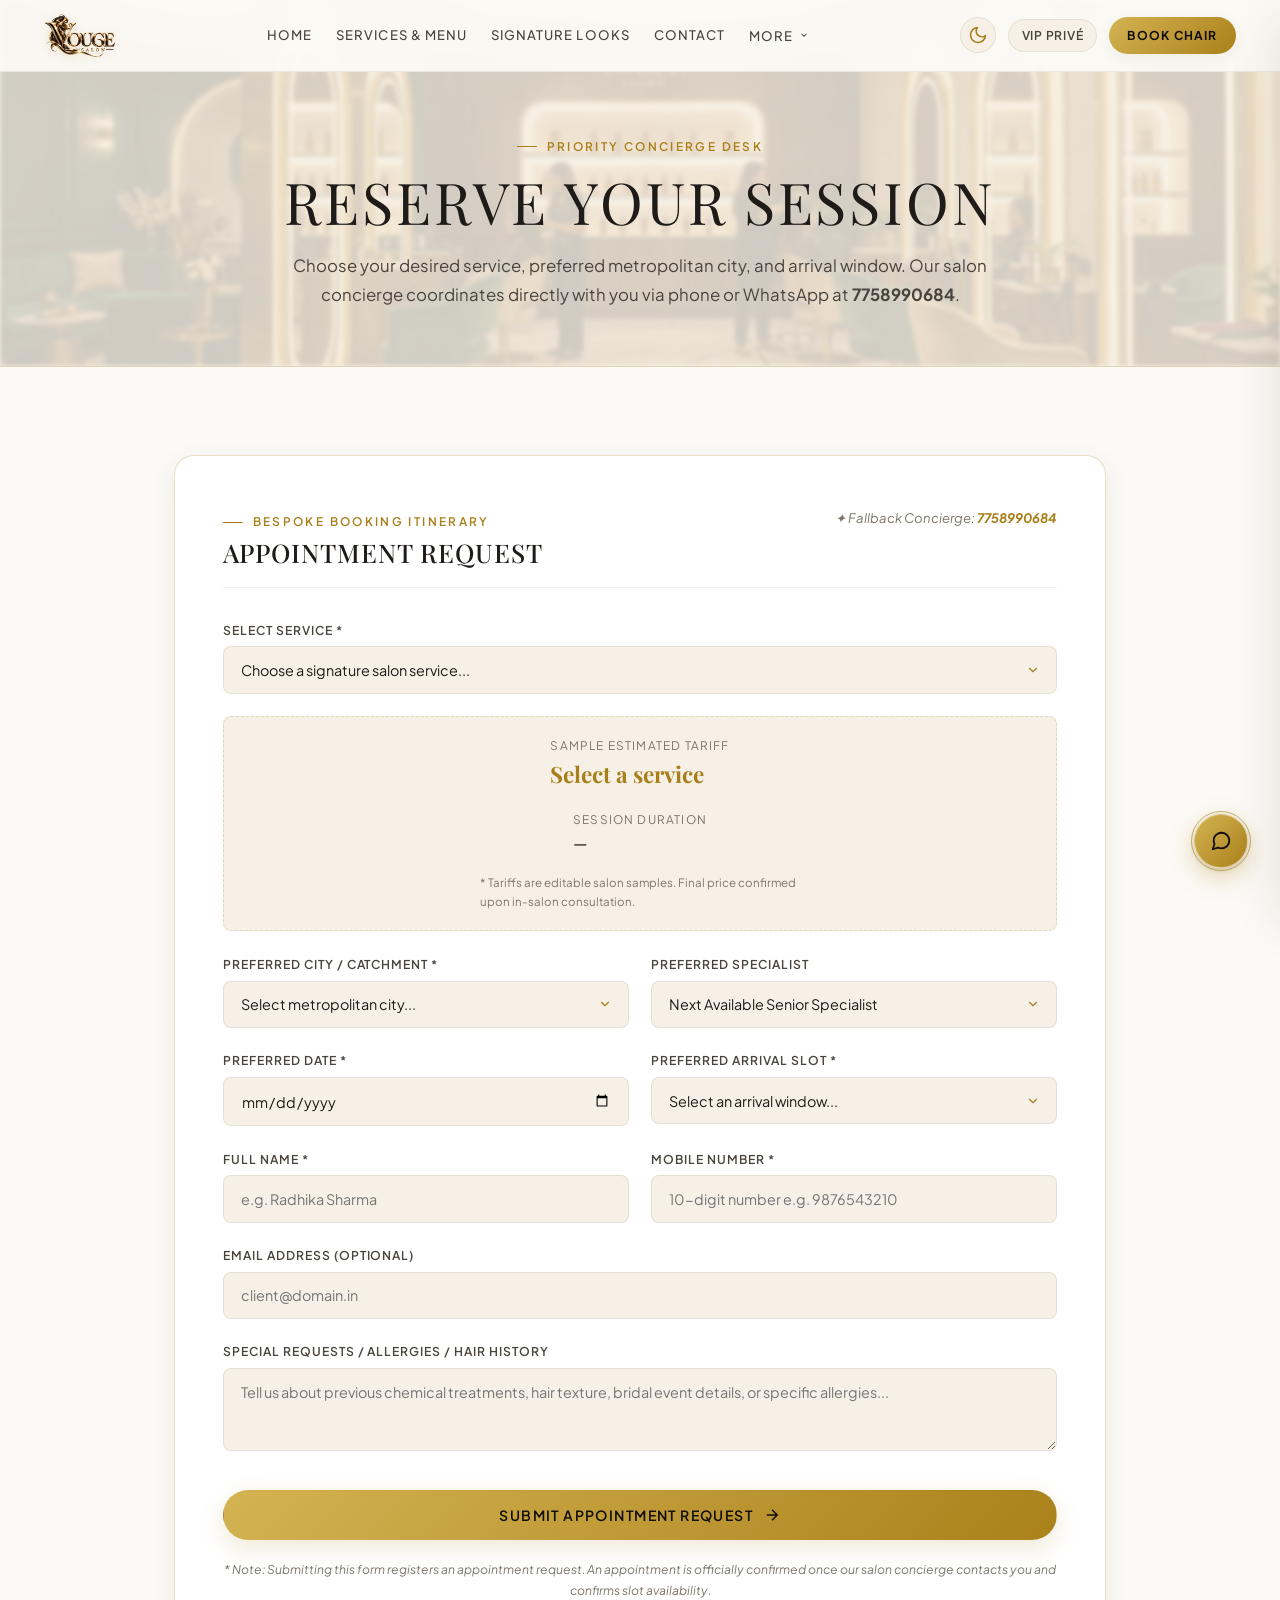
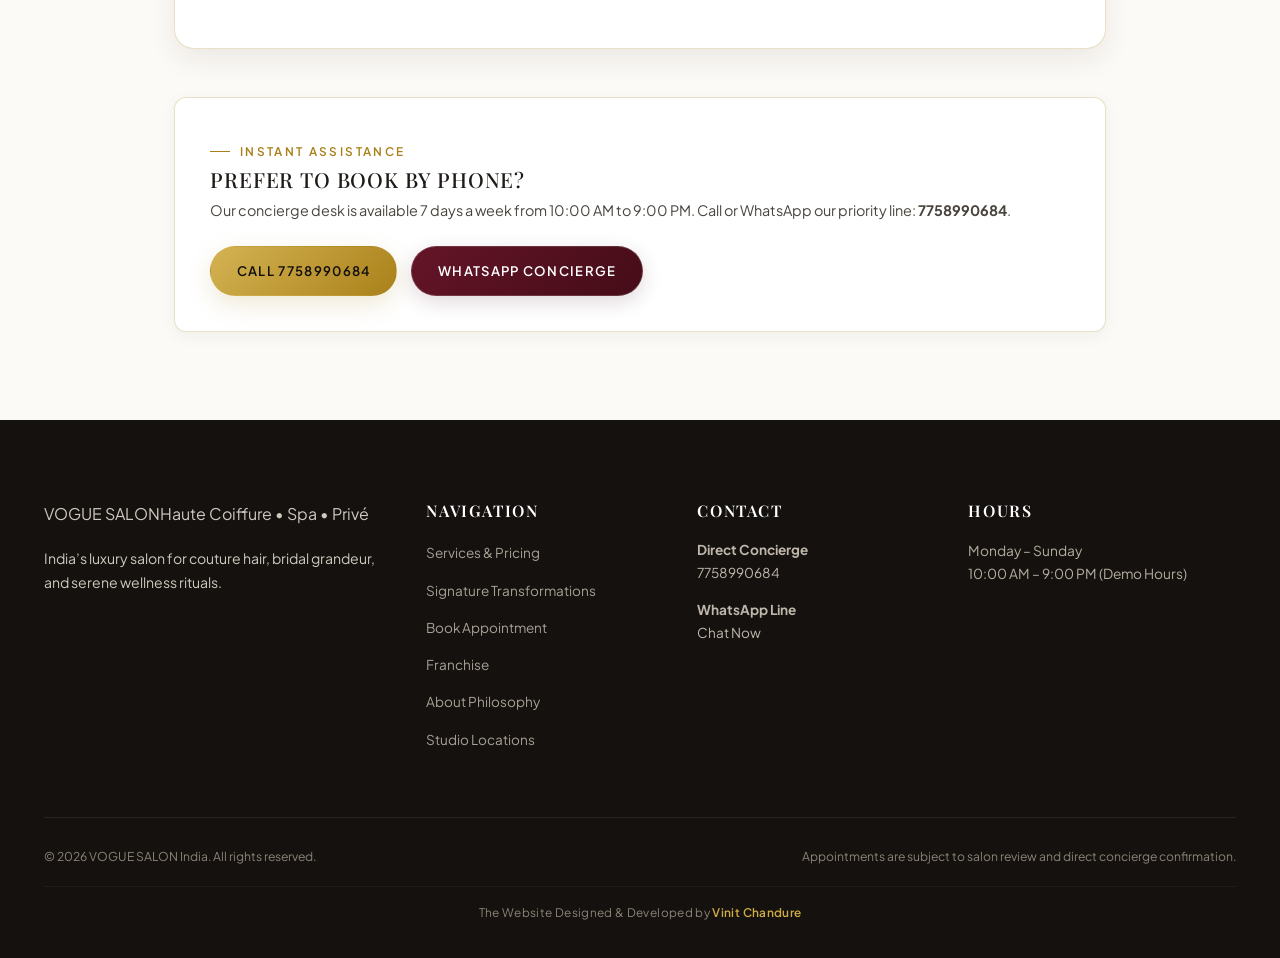
==== booking.html @ 3ab8f737 "Add files via upload" ====
<!DOCTYPE html>
<html lang="en" data-theme="light">
<head>
  <meta charset="UTF-8">
  <meta name="viewport" content="width=device-width, initial-scale=1.0">
  <title>Book an Appointment | VOGUE SALON India</title>
  <meta name="description" content="Schedule your bespoke salon appointment at VOGUE SALON India. Choose service, city, stylist, date, and time. Direct phone/WhatsApp support at 7758990684.">
  <link rel="stylesheet" href="assets/css/style.css">
  <link rel="icon" href="data:image/svg+xml,<svg xmlns='http://www.w3.org/2000/svg' viewBox='0 0 100 100'><text y='.9em' font-size='90'>✦</text></svg>">
</head>
<body>

  <!-- SITE HEADER / NAVIGATION -->
  <!-- SITE HEADER / NAVIGATION -->
  <!-- SITE HEADER / NAVIGATION -->
  <header class="site-header">
    <div class="container nav-container">
      <a href="index.html" class="site-logo" aria-label="VOGUE SALON Home">
        <img src="assets/images/logo.png" alt="VOGUE SALON" class="logo-image">
      </a>

      <nav class="nav-center" aria-label="Main Navigation">
        <ul class="nav-menu">
          <li><a href="index.html" class="nav-link">Home</a></li>
          <li><a href="services.html" class="nav-link">Services &amp; Menu</a></li>
          <li><a href="signature-looks.html" class="nav-link">Signature Looks</a></li>
          <li><a href="contact.html" class="nav-link">Contact</a></li>
          <li class="nav-item-dropdown">
            <button class="nav-link nav-dropdown-btn" aria-expanded="false" aria-haspopup="true">
              <span>More</span>
              <svg class="dropdown-chevron" width="10" height="10" viewBox="0 0 24 24" fill="none" stroke="currentColor" stroke-width="2.5"><polyline points="6 9 12 15 18 9"></polyline></svg>
            </button>
            <ul class="nav-dropdown-menu">
              <li><a href="about.html" class="nav-dropdown-link">About Atelier</a></li>
              <li><a href="franchise.html" class="nav-dropdown-link">Franchise &amp; Expansion</a></li>
            </ul>
          </li>
        </ul>
      </nav>

      <div class="nav-actions">
        <button id="themeToggleBtn" class="theme-toggle-btn" aria-label="Toggle Light/Dark Theme" title="Toggle Light/Dark Theme"></button>
        <button class="auth-nav-btn" data-auth-open aria-label="VIP Sign In">VIP Privé</button>
        <a href="booking.html" class="btn-book-nav">Book Chair</a>
        <button class="mobile-nav-toggle" aria-label="Toggle navigation menu" aria-expanded="false">
          <span></span><span></span><span></span>
        </button>
      </div>
    </div>
  </header>

  <!-- Mobile Off-Canvas Drawer -->
  <div class="mobile-drawer-overlay" id="mobileDrawerOverlay"></div>
  <aside class="mobile-drawer" id="mobileDrawer" aria-label="Mobile Navigation Menu">
    <div class="mobile-drawer-top">
      <a href="index.html" class="mobile-drawer-brand">
        <img src="assets/images/logo.png" alt="VOGUE SALON" style="height: 42px; width: auto;">
      </a>
      <button class="mobile-drawer-close" id="mobileDrawerClose" aria-label="Close navigation menu">&times;</button>
    </div>
    <ul class="mobile-drawer-links">
      <li><a href="index.html" class="mobile-nav-link">Home</a></li>
      <li><a href="services.html" class="mobile-nav-link">Services &amp; Menu</a></li>
      <li><a href="signature-looks.html" class="mobile-nav-link">Signature Looks</a></li>
      <li><a href="booking.html" class="mobile-nav-link active">Book Appointment</a></li>
      <li><a href="franchise.html" class="mobile-nav-link">Franchise Opportunities</a></li>
      <li><a href="about.html" class="mobile-nav-link">About Atelier</a></li>
      <li><a href="contact.html" class="mobile-nav-link">Contact &amp; Locations</a></li>
    </ul>
    <div class="mobile-drawer-footer">
      <a href="booking.html" class="btn btn-primary" style="width: 100%; text-align: center;">Book Chair</a>
      <a href="https://wa.me/917758990684?text=Hello%20VOGUE%20SALON,%20I%20would%20like%20to%20inquire%20about%20a%20luxury%20appointment." target="_blank" rel="noopener noreferrer" class="btn btn-plum" style="width: 100%; text-align: center; margin-top: 0.6rem;">WhatsApp: 7758990684</a>
    </div>
  </aside>

  <main id="main-content">
    <!-- PAGE HEADER -->
    <section style="position: relative; padding: calc(var(--nav-height) + 3.5rem) 0 3.5rem; background: var(--bg-secondary); overflow: hidden; border-bottom: 1px solid var(--border-light);">
      <div style="position: absolute; inset: 0; opacity: 0.15; z-index: 1;">
        <img src="assets/images/salon-interior.jpg" alt="VOGUE SALON Interior Concierge" style="width: 100%; height: 100%; object-fit: cover; filter: blur(2px);">
      </div>

      <div class="container" style="position: relative; z-index: 3; text-align: center; max-width: 780px;">
        <span class="editorial-tag">Priority Concierge Desk</span>
        <h1 class="editorial-title" style="font-size: clamp(2.4rem, 4.5vw, 3.6rem); margin-bottom: 1rem;">
          RESERVE YOUR SESSION
        </h1>
        <p style="color: var(--text-secondary); font-size: 1.05rem; line-height: 1.7;">
          Choose your desired service, preferred metropolitan city, and arrival window. Our salon concierge coordinates directly with you via phone or WhatsApp at <strong>7758990684</strong>.
        </p>
      </div>
    </section>

    <!-- BOOKING APPOINTMENT FORM SECTION -->
    <section class="section">
      <div class="container" style="max-width: 980px;">
        <div class="form-card">
          <div style="display: flex; justify-content: space-between; align-items: baseline; flex-wrap: wrap; gap: 1rem; margin-bottom: 2rem; border-bottom: 1px solid var(--border-subtle); padding-bottom: 1.2rem;">
            <div>
              <span class="editorial-tag" style="margin-bottom: 0.3rem;">Bespoke Booking Itinerary</span>
              <h2 style="font-size: 1.6rem;">APPOINTMENT REQUEST</h2>
            </div>
            <div style="font-size: 0.82rem; color: var(--text-muted); font-style: italic;">
              ✦ Fallback Concierge: <a href="tel:7758990684" style="color: var(--gold-primary); font-weight: 700;">7758990684</a>
            </div>
          </div>

          <form id="appointmentBookingForm">
            <div class="form-grid">

              <!-- Service Category Selection -->
              <div class="form-group full-width">
                <label for="bookingService" class="form-label">Select Service *</label>
                <select id="bookingService" class="form-control" required>
                  <option value="" disabled selected>Choose a signature salon service...</option>
                  <optgroup label="Haircuts &amp; Styling">
                    <option value="Haute Layered Wolf Cut" data-price="₹1,600" data-duration="55 min">Haute Layered Wolf Cut — ₹1,600 · 55 min</option>
                    <option value="Precision Butterfly Cut" data-price="₹1,400" data-duration="50 min">Precision Butterfly Cut — ₹1,400 · 50 min</option>
                    <option value="Women’s Atelier Haircut" data-price="₹1,200" data-duration="45 min">Women’s Atelier Haircut — ₹1,200 · 45 min</option>
                    <option value="Men’s Precision Haircut" data-price="₹700" data-duration="35 min">Men’s Precision Haircut — ₹700 · 35 min</option>
                    <option value="Wash &amp; Blow-Dry" data-price="₹900" data-duration="40 min">Wash &amp; Blow-Dry — ₹900 · 40 min</option>
                  </optgroup>
                  <optgroup label="Hair Colour">
                    <option value="Balayage" data-price="from ₹7,500" data-duration="180 min">Balayage — from ₹7,500 · 180 min</option>
                    <option value="Global Colour" data-price="from ₹4,500" data-duration="150 min">Global Colour — from ₹4,500 · 150 min</option>
                    <option value="Root Touch-Up" data-price="from ₹2,200" data-duration="90 min">Root Touch-Up — from ₹2,200 · 90 min</option>
                    <option value="Fashion Colour" data-price="from ₹5,500" data-duration="180 min">Fashion Colour — from ₹5,500 · 180 min</option>
                  </optgroup>
                  <optgroup label="Hair Treatments">
                    <option value="Nourishing Hair Spa" data-price="₹1,800" data-duration="60 min">Nourishing Hair Spa — ₹1,800 · 60 min</option>
                    <option value="Bond Repair Treatment" data-price="from ₹3,000" data-duration="90 min">Bond Repair Treatment — from ₹3,000 · 90 min</option>
                    <option value="Scalp Detox" data-price="₹1,500" data-duration="45 min">Scalp Detox — ₹1,500 · 45 min</option>
                  </optgroup>
                  <optgroup label="Skin &amp; Makeup">
                    <option value="Signature Facial" data-price="from ₹2,500" data-duration="75 min">Signature Facial — from ₹2,500 · 75 min</option>
                    <option value="Cleanup" data-price="₹1,200" data-duration="40 min">Cleanup — ₹1,200 · 40 min</option>
                    <option value="Party Makeup" data-price="from ₹4,500" data-duration="90 min">Party Makeup — from ₹4,500 · 90 min</option>
                    <option value="Bridal Makeup" data-price="from ₹18,000" data-duration="180 min">Bridal Makeup — from ₹18,000 · 180 min</option>
                  </optgroup>
                  <optgroup label="Spa &amp; Body">
                    <option value="Relaxing Massage" data-price="from ₹2,500" data-duration="60 min">Relaxing Massage — from ₹2,500 · 60 min</option>
                    <option value="Head Massage" data-price="₹900" data-duration="30 min">Head Massage — ₹900 · 30 min</option>
                    <option value="Body Polish" data-price="from ₹3,000" data-duration="75 min">Body Polish — from ₹3,000 · 75 min</option>
                  </optgroup>
                  <optgroup label="Nails">
                    <option value="Manicure" data-price="₹1,000" data-duration="45 min">Manicure — ₹1,000 · 45 min</option>
                    <option value="Pedicure" data-price="₹1,400" data-duration="60 min">Pedicure — ₹1,400 · 60 min</option>
                    <option value="Gel Extensions" data-price="from ₹2,800" data-duration="90 min">Gel Extensions — from ₹2,800 · 90 min</option>
                  </optgroup>
                  <optgroup label="Men's Grooming">
                    <option value="Beard Design" data-price="₹500" data-duration="25 min">Beard Design — ₹500 · 25 min</option>
                    <option value="Men's Hair Colour" data-price="from ₹2,000" data-duration="90 min">Men’s Hair Colour — from ₹2,000 · 90 min</option>
                    <option value="Grooming Facial" data-price="from ₹1,800" data-duration="60 min">Grooming Facial — from ₹1,800 · 60 min</option>
                  </optgroup>
                </select>
              </div>

              <!-- Estimated Price & Duration Live Indicator -->
              <div class="form-group full-width" style="background: var(--bg-secondary); padding: 1.2rem; border-radius: var(--radius-sm); border: 1px dashed var(--border-light); display: flex; justify-content: space-between; align-items: center; flex-wrap: wrap; gap: 1rem;">
                <div>
                  <span style="font-size: 0.74rem; text-transform: uppercase; letter-spacing: 0.1em; color: var(--text-muted); display: block;">Sample Estimated Tariff</span>
                  <span id="bookingEstimatedPrice" style="font-family: var(--font-display); font-size: 1.4rem; color: var(--gold-primary); font-weight: 700;">Select a service</span>
                </div>
                <div>
                  <span style="font-size: 0.74rem; text-transform: uppercase; letter-spacing: 0.1em; color: var(--text-muted); display: block;">Session Duration</span>
                  <span id="bookingEstimatedDuration" style="font-size: 0.95rem; font-weight: 600; color: var(--text-secondary);">—</span>
                </div>
                <div style="font-size: 0.72rem; color: var(--text-muted); max-width: 320px;">
                  * Tariffs are editable salon samples. Final price confirmed upon in-salon consultation.
                </div>
              </div>

              <!-- City Selection -->
              <div class="form-group">
                <label for="bookingCity" class="form-label">Preferred City / Catchment *</label>
                <select id="bookingCity" class="form-control" required>
                  <option value="" disabled selected>Select metropolitan city...</option>
                  <option value="Mumbai (Bandra / Juhu / South Mumbai)">Mumbai (Bandra / Juhu Catchment)</option>
                  <option value="Delhi NCR (Gurugram DLF Phase 5 / South Delhi)">Delhi NCR (Gurugram / South Delhi)</option>
                  <option value="Bengaluru (Indiranagar / Lavelle Road)">Bengaluru (Indiranagar / Central)</option>
                  <option value="Hyderabad (Jubilee Hills / Banjara Hills)">Hyderabad (Jubilee Hills)</option>
                  <option value="Pune (Koregaon Park / Kalyani Nagar)">Pune (Koregaon Park)</option>
                  <option value="Jaipur (C-Scheme / Palace Wedding Services)">Jaipur (C-Scheme / Wedding On-Site)</option>
                </select>
              </div>

              <!-- Stylist Preference -->
              <div class="form-group">
                <label for="bookingStylist" class="form-label">Preferred Specialist</label>
                <select id="bookingStylist" class="form-control">
                  <option value="Next Available Senior Specialist">Next Available Senior Specialist</option>
                  <option value="Aarav Kapur (Master Hair Art Director)">Aarav Kapur (Master Hair Art Director)</option>
                  <option value="Meera Singhania (Lead Bridal Couturiere)">Meera Singhania (Lead Bridal Couturiere)</option>
                  <option value="Kabir Roy (Master Barber &amp; Stylist)">Kabir Roy (Master Barber &amp; Stylist)</option>
                  <option value="Ananya Das (Ayurvedic Wellness Lead)">Ananya Das (Senior Ayurvedic Wellness Lead)</option>
                </select>
              </div>

              <!-- Preferred Date -->
              <div class="form-group">
                <label for="bookingDate" class="form-label">Preferred Date *</label>
                <input type="date" id="bookingDate" class="form-control" required>
              </div>

              <!-- Preferred Time Slot -->
              <div class="form-group">
                <label for="bookingTime" class="form-label">Preferred Arrival Slot *</label>
                <select id="bookingTime" class="form-control" required>
                  <option value="" disabled selected>Select an arrival window...</option>
                  <option value="10:00 AM - Morning Slot">10:00 AM (Morning Slot)</option>
                  <option value="11:30 AM - Morning Slot">11:30 AM (Morning Slot)</option>
                  <option value="01:00 PM - Afternoon Slot">01:00 PM (Afternoon Slot)</option>
                  <option value="02:30 PM - Afternoon Slot">02:30 PM (Afternoon Slot)</option>
                  <option value="04:00 PM - Evening Slot">04:00 PM (Evening Slot)</option>
                  <option value="05:30 PM - Evening Slot">05:30 PM (Evening Slot)</option>
                  <option value="07:00 PM - Dusk Slot">07:00 PM (Dusk Slot)</option>
                </select>
              </div>

              <!-- Customer Full Name -->
              <div class="form-group">
                <label for="bookingName" class="form-label">Full Name *</label>
                <input type="text" id="bookingName" class="form-control" placeholder="e.g. Radhika Sharma" required>
              </div>

              <!-- Customer Phone Number -->
              <div class="form-group">
                <label for="bookingPhone" class="form-label">Mobile Number *</label>
                <input type="tel" id="bookingPhone" class="form-control" placeholder="10-digit number e.g. 9876543210" pattern="[0-9]{10}" required>
              </div>

              <!-- Customer Email -->
              <div class="form-group full-width">
                <label for="bookingEmail" class="form-label">Email Address (Optional)</label>
                <input type="email" id="bookingEmail" class="form-control" placeholder="client@domain.in">
              </div>

              <!-- Optional Notes -->
              <div class="form-group full-width">
                <label for="bookingNotes" class="form-label">Special Requests / Allergies / Hair History</label>
                <textarea id="bookingNotes" class="form-control" rows="3" placeholder="Tell us about previous chemical treatments, hair texture, bridal event details, or specific allergies..."></textarea>
              </div>

              <!-- Submit Button -->
              <div class="form-group full-width" style="margin-top: 1rem;">
                <button type="submit" class="btn btn-primary btn-lg" style="width: 100%;">
                  <span>Submit Appointment Request</span>
                  <svg width="18" height="18" viewBox="0 0 24 24" fill="none" stroke="currentColor" stroke-width="2"><path d="M5 12h14M12 5l7 7-7 7"/></svg>
                </button>
                <p style="font-size: 0.76rem; color: var(--text-muted); text-align: center; margin-top: 0.8rem; font-style: italic;">
                  * Note: Submitting this form registers an appointment request. An appointment is officially confirmed once our salon concierge contacts you and confirms slot availability.
                </p>
              </div>

            </div>
          </form>
        </div>

        <!-- Immediate Contact Alternative Card -->
        <div style="margin-top: 3rem; background: var(--bg-card); border: 1px solid var(--border-light); border-radius: var(--radius-md); padding: 2.2rem; display: flex; justify-content: space-between; align-items: center; flex-wrap: wrap; gap: 1.5rem; box-shadow: var(--shadow-sm);">
          <div>
            <span class="editorial-tag" style="margin-bottom: 0.3rem;">Instant Assistance</span>
            <h3 style="font-size: 1.3rem; margin-bottom: 0.4rem;">PREFER TO BOOK BY PHONE?</h3>
            <p style="font-size: 0.9rem; color: var(--text-secondary);">
              Our concierge desk is available 7 days a week from 10:00 AM to 9:00 PM. Call or WhatsApp our priority line: <strong>7758990684</strong>.
            </p>
          </div>
          <div style="display: flex; gap: 0.9rem; flex-wrap: wrap;">
            <a href="tel:7758990684" class="btn btn-primary">Call 7758990684</a>
            <a href="https://wa.me/917758990684?text=Hello%20VOGUE%20SALON,%20I%20would%20like%20to%20book%20an%20appointment." target="_blank" rel="noopener noreferrer" class="btn btn-plum">
              WhatsApp Concierge
            </a>
          </div>
        </div>
      </div>
    </section>
  </main>

  <!-- BOOKING SUCCESS CONFIRMATION MODAL -->
  <dialog id="bookingSuccessModal" class="custom-modal" aria-labelledby="bookingSuccessTitle">
    <div class="modal-header">
      <h3 id="bookingSuccessTitle" style="font-size: 1.3rem; color: var(--gold-primary);">
        APPOINTMENT REQUEST RECEIVED
      </h3>
      <button onclick="document.getElementById('bookingSuccessModal').close()" class="modal-close-btn" aria-label="Close dialog">&times;</button>
    </div>

    <div style="text-align: center; margin-bottom: 1.2rem;">
      <div style="width: 50px; height: 50px; border-radius: 50%; background: var(--champagne); color: var(--gold-dark); display: flex; align-items: center; justify-content: center; margin: 0 auto 0.8rem; font-size: 1.5rem; border: 1px solid var(--border-light);">
        ✓
      </div>
      <p style="font-size: 0.92rem; color: var(--text-primary); font-weight: 600;">
        Thank you. Your request is queued for confirmation.
      </p>
      <p style="font-size: 0.82rem; color: var(--text-muted); margin-top: 0.3rem;">
        An appointment is not confirmed until our concierge reviews slot availability and speaks with you.
      </p>
    </div>

    <div id="bookingModalSummary"></div>

    <div style="display: flex; flex-direction: column; gap: 0.8rem; margin-top: 1.5rem;">
      <a id="waSendBookingBtn" href="#" target="_blank" rel="noopener noreferrer" class="btn btn-primary" style="width: 100%; text-align: center;">
        <span>Confirm Instantly via WhatsApp Desk</span>
      </a>
      <a href="tel:7758990684" class="btn btn-secondary" style="width: 100%; text-align: center;">
        <span>Call Salon Desk: 7758990684</span>
      </a>
    </div>
  </dialog>

  <!-- VIP SIGN IN / CLIENT PORTAL MODAL -->
  <dialog id="authModal" class="custom-modal" aria-labelledby="authModalTitle">
    <div class="modal-header">
      <h3 id="authModalTitle" style="font-size: 1.3rem;">
        VIP PRIVÉ PORTAL
      </h3>
      <button id="closeAuthModal" class="modal-close-btn" aria-label="Close VIP Portal">&times;</button>
    </div>
    <form id="clientAuthForm">
      <div class="form-group" style="margin-bottom: 1.2rem;">
        <label for="authIdentifier" class="form-label">Phone Number or VIP Email</label>
        <input type="text" id="authIdentifier" class="form-control" placeholder="+91 98765 43210 or vip@client.in" required>
      </div>
      <div class="form-group" style="margin-bottom: 1.5rem;">
        <label for="authPin" class="form-label">4-Digit Security PIN or OTP</label>
        <input type="password" id="authPin" class="form-control" placeholder="••••" maxlength="6">
      </div>
      <button type="submit" class="btn btn-primary" style="width: 100%;">Sign In to VIP Privé</button>
      <div id="authStatusMessage"></div>
    </form>
  </dialog>

  <!-- FLOATING CONCIERGE CONTACT WIDGET -->
  <div class="floating-contact-widget" id="floatingContactWidget">
    <!-- Popover Menu -->
    <div class="floating-contact-menu" id="floatingContactMenu" role="dialog" aria-modal="false" aria-label="Contact VOGUE SALON" hidden>
      <div class="floating-menu-header">
        <span class="floating-menu-title">Salon Concierge</span>
        <span class="floating-menu-status"><span class="status-dot"></span> Available 10am–9pm</span>
      </div>
      <div class="floating-menu-items">
        <a href="https://wa.me/917758990684" target="_blank" rel="noopener noreferrer" class="floating-menu-item item-whatsapp" aria-label="WhatsApp 7758990684">
          <div class="item-icon-wrap whatsapp-icon-wrap">
            <svg width="22" height="22" viewBox="0 0 24 24" fill="currentColor" aria-hidden="true">
              <path d="M17.472 14.382c-.297-.149-1.758-.867-2.03-.967-.273-.099-.471-.148-.67.15-.197.297-.767.966-.94 1.164-.173.199-.347.223-.644.075-.297-.15-1.255-.463-2.39-1.475-.883-.788-1.48-1.761-1.653-2.059-.173-.297-.018-.458.13-.606.134-.133.298-.347.446-.52.149-.174.198-.298.298-.497.099-.198.05-.371-.025-.52-.075-.149-.669-1.612-.916-2.207-.242-.579-.487-.5-.669-.51-.173-.008-.371-.01-.57-.01-.198 0-.52.074-.792.372-.272.297-1.04 1.016-1.04 2.479 0 1.462 1.065 2.875 1.213 3.074.149.198 2.096 3.2 5.077 4.487.709.306 1.262.489 1.694.625.712.227 1.36.195 1.871.118.571-.085 1.758-.719 2.006-1.413.248-.694.248-1.289.173-1.413-.074-.124-.272-.198-.57-.347m-5.421 7.403h-.004a9.87 9.87 0 01-5.031-1.378l-.361-.214-3.741.982.998-3.648-.235-.374a9.86 9.86 0 01-1.51-5.26c.001-5.45 4.436-9.884 9.888-9.884 2.64 0 5.122 1.03 6.988 2.898a9.825 9.825 0 012.893 6.994c-.003 5.45-4.437 9.884-9.885 9.884m8.413-18.297A11.815 11.815 0 0012.05 0C5.495 0 .16 5.335.157 11.892c0 2.096.547 4.142 1.588 5.945L.05 24l6.305-1.654a11.882 11.882 0 005.683 1.448h.005c6.554 0 11.89-5.335 11.893-11.893a11.821 11.821 0 00-3.48-8.413z"/>
            </svg>
          </div>
          <div class="item-text-wrap">
            <span class="item-label">WhatsApp 7758990684</span>
            <span class="item-sub">Instant chat &amp; consultations</span>
          </div>
          <svg class="item-arrow" width="16" height="16" viewBox="0 0 24 24" fill="none" stroke="currentColor" stroke-width="2" aria-hidden="true"><path d="M5 12h14M12 5l7 7-7 7"/></svg>
        </a>

        <a href="tel:7758990684" class="floating-menu-item item-phone" aria-label="Call 7758990684">
          <div class="item-icon-wrap phone-icon-wrap">
            <svg width="20" height="20" viewBox="0 0 24 24" fill="none" stroke="currentColor" stroke-width="2" stroke-linecap="round" stroke-linejoin="round" aria-hidden="true">
              <path d="M22 16.92v3a2 2 0 0 1-2.18 2 19.79 19.79 0 0 1-8.63-3.07 19.5 19.5 0 0 1-6-6 19.79 19.79 0 0 1-3.07-8.67A2 2 0 0 1 4.11 2h3a2 2 0 0 1 2 1.72 12.84 12.84 0 0 0 .7 2.81 2 2 0 0 1-.45 2.11L8.09 9.91a16 16 0 0 0 6 6l1.27-1.27a2 2 0 0 1 2.11-.45 12.84 12.84 0 0 0 2.81.7A2 2 0 0 1 22 16.92z"></path>
            </svg>
          </div>
          <div class="item-text-wrap">
            <span class="item-label">Call 7758990684</span>
            <span class="item-sub">Direct atelier front desk</span>
          </div>
          <svg class="item-arrow" width="16" height="16" viewBox="0 0 24 24" fill="none" stroke="currentColor" stroke-width="2" aria-hidden="true"><path d="M5 12h14M12 5l7 7-7 7"/></svg>
        </a>
      </div>
    </div>

    <!-- Main Trigger Button -->
    <button type="button" class="floating-trigger-btn" id="floatingContactTrigger" aria-expanded="false" aria-controls="floatingContactMenu" aria-label="Contact VOGUE SALON" title="Contact VOGUE SALON">
      <span class="trigger-icon trigger-icon-closed">
        <svg width="22" height="22" viewBox="0 0 24 24" fill="none" stroke="currentColor" stroke-width="2" stroke-linecap="round" stroke-linejoin="round" aria-hidden="true">
          <path d="M21 11.5a8.38 8.38 0 0 1-.9 3.8 8.5 8.5 0 0 1-7.6 4.7 8.38 8.38 0 0 1-3.8-.9L3 21l1.9-5.7a8.38 8.38 0 0 1-.9-3.8 8.5 8.5 0 0 1 4.7-7.6 8.38 8.38 0 0 1 3.8-.9h.5a8.48 8.48 0 0 1 8 8v.5z"></path>
        </svg>
      </span>
      <span class="trigger-icon trigger-icon-opened">
        <svg width="20" height="20" viewBox="0 0 24 24" fill="none" stroke="currentColor" stroke-width="2.2" stroke-linecap="round" stroke-linejoin="round" aria-hidden="true">
          <line x1="18" y1="6" x2="6" y2="18"></line>
          <line x1="6" y1="6" x2="18" y2="18"></line>
        </svg>
      </span>
      <span class="trigger-pulse" aria-hidden="true"></span>
    </button>
  </div>

  <!-- SITE FOOTER -->
  <footer class="site-footer">
    <div class="container">
      <div class="footer-grid">
        <div class="footer-col">
          <a href="index.html" class="brand-logo" style="margin-bottom: 1.2rem;">
            <span class="logo-main">VOGUE SALON</span>
            <span class="logo-sub">Haute Coiffure &bull; Spa &bull; Privé</span>
          </a>
          <p style="font-size: 0.88rem; line-height: 1.7;">
            India’s luxury salon for couture hair, bridal grandeur, and serene wellness rituals.
          </p>
        </div>
        <div class="footer-col">
          <h4>NAVIGATION</h4>
          <ul class="footer-links">
            <li><a href="services.html">Services &amp; Pricing</a></li>
            <li><a href="signature-looks.html">Signature Transformations</a></li>
            <li><a href="booking.html">Book Appointment</a></li>
            <li><a href="franchise.html">Franchise</a></li>
            <li><a href="about.html">About Philosophy</a></li>
            <li><a href="contact.html">Studio Locations</a></li>
          </ul>
        </div>
        <div class="footer-col">
          <h4>CONTACT</h4>
          <div class="footer-contact-item">
            <div><strong>Direct Concierge</strong><br><a href="tel:7758990684">7758990684</a></div>
          </div>
          <div class="footer-contact-item">
            <div><strong>WhatsApp Line</strong><br><a href="https://wa.me/917758990684">Chat Now</a></div>
          </div>
        </div>
        <div class="footer-col">
          <h4>HOURS</h4>
          <p style="font-size: 0.86rem; color: #b5ad9f;">
            Monday – Sunday<br>10:00 AM – 9:00 PM (Demo Hours)
          </p>
        </div>
      </div>
      <div class="footer-bottom">
        <div>&copy; 2026 VOGUE SALON India. All rights reserved.</div>
        <div>Appointments are subject to salon review and direct concierge confirmation.</div>
      </div>
      <div class="footer-credit">
        The Website Designed &amp; Developed by <a href="tel:+918624990684" class="footer-credit-link">Vinit Chandure</a>
      </div>
    </div>
  </footer>

  <script src="assets/js/main.js"></script>
</body>
</html>
---- assets/css/style.css ----
/* ==========================================================================
   VOGUE SALON - LUXURY INDIAN EDITORIAL DESIGN SYSTEM
   Softened, Elegant Typography & Refined Architecture
   ========================================================================== */

@import url('https://fonts.googleapis.com/css2?family=Cormorant+Garamond:ital,wght@0,300;0,400;0,500;0,600;1,400&family=Playfair+Display:ital,wght@0,400;0,500;0,600;1,400&family=Plus+Jakarta+Sans:wght@300;400;500;600;700&display=swap');

:root {
  /* Default Theme: Light Mode (Warm Ivory & Soft Blush) */
  --bg-primary: #fcfaf6;
  --bg-secondary: #f6f0e6;
  --bg-tertiary: #eee5d7;
  --bg-card: #ffffff;
  --bg-glass: rgba(252, 250, 246, 0.94);
  --bg-glass-card: rgba(255, 255, 255, 0.92);
  --bg-glass-elevated: rgba(255, 255, 255, 0.98);

  --text-primary: #1e1b18;
  --text-secondary: #4a443e;
  --text-muted: #7d756d;
  
  --gold-primary: #a87f18;
  --gold-light: #cfab45;
  --gold-dark: #785a0c;
  --gold-gradient: linear-gradient(135deg, #d4b353 0%, #aa811a 100%);
  --gold-glow: rgba(168, 127, 24, 0.15);

  --plum-primary: #450c18;
  --plum-light: #641527;
  --plum-glow: rgba(69, 12, 24, 0.16);

  --emerald-primary: #0f4835;
  --emerald-light: #196b50;

  --rose-blush: #b56c77;
  --rose-blush-soft: #fbf0f2;

  --champagne: #faedd9;
  --champagne-accent: #e5cbab;

  --border-light: rgba(168, 127, 24, 0.24);
  --border-subtle: rgba(30, 27, 24, 0.08);
  --border-focus: #a87f18;

  --shadow-sm: 0 4px 16px rgba(40, 30, 15, 0.05);
  --shadow-md: 0 10px 28px rgba(40, 30, 15, 0.08);
  --shadow-lg: 0 20px 48px rgba(40, 30, 15, 0.12);
  --shadow-gold: 0 8px 24px rgba(168, 127, 24, 0.18);

  /* Refined, Lighter Editorial Fonts */
  --font-serif: 'Playfair Display', 'Cormorant Garamond', 'Times New Roman', serif;
  --font-display: 'Playfair Display', 'Cormorant Garamond', serif;
  --font-sans: 'Plus Jakarta Sans', -apple-system, BlinkMacSystemFont, 'Segoe UI', Roboto, sans-serif;

  --radius-xs: 4px;
  --radius-sm: 8px;
  --radius-md: 12px;
  --radius-lg: 20px;
  --radius-full: 9999px;

  --transition-fast: 0.2s cubic-bezier(0.16, 1, 0.3, 1);
  --transition-medium: 0.35s cubic-bezier(0.16, 1, 0.3, 1);
  --transition-slow: 0.6s cubic-bezier(0.16, 1, 0.3, 1);

  --nav-height: 72px;
}

/* Dark Mode Overrides (Editorial Noir) */
[data-theme="dark"] {
  --bg-primary: #0a0908;
  --bg-secondary: #131210;
  --bg-tertiary: #1b1916;
  --bg-card: #181614;
  --bg-glass: rgba(14, 13, 11, 0.92);
  --bg-glass-card: rgba(26, 24, 21, 0.88);
  --bg-glass-elevated: rgba(34, 31, 27, 0.96);

  --text-primary: #fcf9f2;
  --text-secondary: #cac3b8;
  --text-muted: #8b857c;
  
  --gold-primary: #d4af37;
  --gold-light: #f3e5ab;
  --gold-dark: #997819;
  --gold-gradient: linear-gradient(135deg, #f5e49b 0%, #d4af37 100%);
  --gold-glow: rgba(212, 175, 55, 0.22);

  --plum-primary: #5c1122;
  --plum-light: #7c1a2f;
  --plum-glow: rgba(124, 26, 47, 0.35);

  --emerald-primary: #125e43;
  --emerald-light: #1b8560;

  --rose-blush: #e2b4b7;
  --rose-blush-soft: rgba(226, 180, 183, 0.12);

  --champagne: #483d2e;
  --champagne-accent: #b38819;

  --border-light: rgba(212, 175, 55, 0.22);
  --border-subtle: rgba(255, 255, 255, 0.08);
  --border-focus: #d4af37;

  --shadow-sm: 0 4px 16px rgba(0, 0, 0, 0.35);
  --shadow-md: 0 10px 30px rgba(0, 0, 0, 0.5);
  --shadow-lg: 0 20px 50px rgba(0, 0, 0, 0.7);
  --shadow-gold: 0 10px 28px rgba(212, 175, 55, 0.2);
}

/* ==========================================================================
   RESET & BASE STYLES
   ========================================================================== */
*, *::before, *::after {
  box-sizing: border-box;
  margin: 0;
  padding: 0;
}

html {
  font-size: 16px;
  scroll-behavior: smooth;
  scroll-padding-top: calc(var(--nav-height) + 16px);
}

body {
  font-family: var(--font-sans);
  background-color: var(--bg-primary);
  color: var(--text-primary);
  line-height: 1.68;
  -webkit-font-smoothing: antialiased;
  -moz-osx-font-smoothing: grayscale;
  overflow-x: hidden;
  transition: background-color var(--transition-medium), color var(--transition-medium);
}

img {
  max-width: 100%;
  height: auto;
  display: block;
}

a {
  color: inherit;
  text-decoration: none;
  transition: color var(--transition-fast);
}

button, input, select, textarea {
  font-family: inherit;
  font-size: inherit;
  color: inherit;
}

button {
  cursor: pointer;
  border: none;
  background: none;
}

/* ==========================================================================
   SOFTENED, ELEGANT EDITORIAL TYPOGRAPHY
   ========================================================================== */
h1, h2, h3, h4, h5, h6 {
  font-family: var(--font-display);
  font-weight: 500; /* Softened font weight */
  letter-spacing: 0.04em;
  line-height: 1.2;
  color: var(--text-primary);
}

/* Elegant headline style without cartoonish letter-by-letter oversized initials */
.editorial-title {
  font-family: var(--font-display);
  font-weight: 400; /* Graceful light-medium weight */
  letter-spacing: 0.05em;
  line-height: 1.18;
}

/* Optional graceful drop-cap for section lead headers only */
.lead-initial {
  font-size: 1.15em;
  color: var(--gold-primary);
  font-weight: 500;
}

.editorial-tag {
  display: inline-flex;
  align-items: center;
  gap: 0.6rem;
  font-family: var(--font-sans);
  font-size: 0.74rem;
  font-weight: 600;
  letter-spacing: 0.2em;
  text-transform: uppercase;
  color: var(--gold-primary);
  margin-bottom: 0.75rem;
}

.editorial-tag::before {
  content: '';
  width: 20px;
  height: 1px;
  background: var(--gold-primary);
  display: inline-block;
}

.container {
  width: 100%;
  max-width: 1240px;
  margin: 0 auto;
  padding: 0 1.5rem;
}

.section {
  padding: 5.5rem 0;
  position: relative;
  overflow: hidden;
}

.section-dark {
  background-color: #12100e;
  color: #f7f4ee;
}

.section-dark h2, 
.section-dark h3,
.section-dark h4 {
  color: #ffffff;
}

.section-dark p {
  color: #cfc8be;
}

.section-header {
  text-align: center;
  max-width: 760px;
  margin: 0 auto 3.2rem;
  position: relative;
  z-index: 2;
}

.section-header h2 {
  font-size: clamp(2rem, 3.2vw, 2.7rem);
}

.section-header p {
  color: var(--text-secondary);
  font-size: 1.02rem;
  margin-top: 0.8rem;
  font-weight: 400;
}

/* ==========================================================================
   CLEAN, BALANCED, COMPACT NAVIGATION BAR
   ========================================================================== */
.site-header {
  position: fixed;
  top: 0;
  left: 0;
  right: 0;
  height: var(--nav-height);
  background: var(--bg-glass);
  backdrop-filter: blur(16px);
  -webkit-backdrop-filter: blur(16px);
  border-bottom: 1px solid var(--border-subtle);
  z-index: 1000;
  transition: all var(--transition-fast);
}

.site-header.scrolled {
  height: 64px;
  background: var(--bg-glass-elevated);
  border-bottom-color: var(--border-light);
  box-shadow: var(--shadow-sm);
}

.nav-container {
  display: flex;
  align-items: center;
  justify-content: space-between;
  height: 100%;
  gap: 1.2rem;
}

/* Left: Salon Brand Logo */
.site-logo, .brand-logo {
  display: inline-flex;
  align-items: center;
  text-decoration: none;
  flex-shrink: 0;
}

.site-logo .logo-image, .brand-logo .logo-image {
  height: 48px;
  width: auto;
  max-height: 48px;
  object-fit: contain;
  display: block;
  filter: drop-shadow(0 2px 6px rgba(168, 127, 24, 0.2));
  transition: transform var(--transition-fast);
}

.site-logo:hover .logo-image, .brand-logo:hover .logo-image {
  transform: scale(1.03);
}

/* Center: Navigation Links - Strictly single-line layout */
.nav-center {
  display: flex;
  align-items: center;
  justify-content: center;
  flex: 1;
}

.nav-menu {
  display: flex;
  align-items: center;
  gap: 1.5rem;
  list-style: none;
  margin: 0;
  padding: 0;
  white-space: nowrap;
}

.nav-link {
  font-family: var(--font-sans);
  font-size: 0.82rem;
  font-weight: 500;
  letter-spacing: 0.08em;
  text-transform: uppercase;
  color: var(--text-secondary);
  position: relative;
  padding: 0.4rem 0;
  white-space: nowrap !important;
  display: inline-flex;
  align-items: center;
  gap: 0.35rem;
  transition: color var(--transition-fast);
}

.nav-link::after {
  content: '';
  position: absolute;
  bottom: -2px;
  left: 0;
  width: 0;
  height: 1.5px;
  background: var(--gold-primary);
  transition: width var(--transition-fast);
}

.nav-link:hover,
.nav-link.active {
  color: var(--gold-primary);
}

.nav-link.active::after,
.nav-link:hover::after {
  width: 100%;
}

/* "More" Dropdown Menu */
.nav-item-dropdown {
  position: relative;
}

.nav-dropdown-btn {
  background: none;
  border: none;
  cursor: pointer;
}

.nav-dropdown-btn .dropdown-chevron {
  transition: transform var(--transition-fast);
}

.nav-item-dropdown:hover .dropdown-chevron,
.nav-item-dropdown.open .dropdown-chevron {
  transform: rotate(180deg);
}

.nav-dropdown-menu {
  position: absolute;
  top: 100%;
  right: 0;
  margin-top: 0.6rem;
  min-width: 210px;
  background: var(--bg-glass-elevated);
  backdrop-filter: blur(20px);
  -webkit-backdrop-filter: blur(20px);
  border: 1px solid var(--border-light);
  border-radius: var(--radius-md);
  padding: 0.5rem 0;
  list-style: none;
  box-shadow: var(--shadow-lg);
  opacity: 0;
  visibility: hidden;
  transform: translateY(8px);
  transition: all var(--transition-fast);
  z-index: 100;
}

.nav-item-dropdown:hover .nav-dropdown-menu,
.nav-item-dropdown.open .nav-dropdown-menu {
  opacity: 1;
  visibility: visible;
  transform: translateY(0);
}

.nav-dropdown-link {
  display: block;
  padding: 0.65rem 1.25rem;
  font-size: 0.78rem;
  font-weight: 500;
  letter-spacing: 0.05em;
  text-transform: uppercase;
  color: var(--text-secondary);
  white-space: nowrap;
  transition: all var(--transition-fast);
}

.nav-dropdown-link:hover,
.nav-dropdown-link.active {
  color: var(--gold-primary);
  background: var(--bg-secondary);
  padding-left: 1.45rem;
}

/* Right: Actions */
.nav-actions {
  display: flex;
  align-items: center;
  gap: 0.75rem;
  flex-shrink: 0;
}

.theme-toggle-btn {
  width: 36px;
  height: 36px;
  border-radius: var(--radius-full);
  border: 1px solid var(--border-subtle);
  background: var(--bg-secondary);
  color: var(--gold-primary);
  display: flex;
  align-items: center;
  justify-content: center;
  font-size: 1rem;
  transition: all var(--transition-fast);
}

.theme-toggle-btn:hover {
  border-color: var(--gold-primary);
  transform: scale(1.05);
}

.auth-nav-btn {
  display: inline-flex;
  align-items: center;
  gap: 0.4rem;
  font-size: 0.76rem;
  font-weight: 600;
  letter-spacing: 0.06em;
  text-transform: uppercase;
  color: var(--text-secondary);
  padding: 0.45rem 0.8rem;
  border-radius: var(--radius-full);
  border: 1px solid var(--border-subtle);
  background: var(--bg-secondary);
  transition: all var(--transition-fast);
}

.auth-nav-btn:hover {
  color: var(--text-primary);
  border-color: var(--gold-primary);
}

.btn-book-nav {
  display: inline-flex;
  align-items: center;
  gap: 0.4rem;
  padding: 0.5rem 1.15rem;
  border-radius: var(--radius-full);
  background: var(--gold-gradient);
  color: #110f0c;
  font-family: var(--font-sans);
  font-size: 0.76rem;
  font-weight: 700;
  letter-spacing: 0.1em;
  text-transform: uppercase;
  box-shadow: var(--shadow-sm);
  transition: all var(--transition-fast);
}

.btn-book-nav:hover {
  transform: translateY(-1px);
  filter: brightness(1.05);
  box-shadow: var(--shadow-gold);
}

.mobile-nav-toggle {
  display: none;
  flex-direction: column;
  gap: 5px;
  width: 34px;
  height: 34px;
  justify-content: center;
  align-items: center;
  border-radius: var(--radius-sm);
  background: var(--bg-secondary);
  border: 1px solid var(--border-subtle);
}

.mobile-nav-toggle span {
  display: block;
  width: 18px;
  height: 2px;
  background-color: var(--text-primary);
  transition: all var(--transition-fast);
}

/* ==========================================================================
   BUTTONS
   ========================================================================== */
.btn {
  display: inline-flex;
  align-items: center;
  justify-content: center;
  gap: 0.6rem;
  padding: 0.8rem 1.6rem;
  border-radius: var(--radius-full);
  font-family: var(--font-sans);
  font-size: 0.82rem;
  font-weight: 600;
  letter-spacing: 0.1em;
  text-transform: uppercase;
  transition: all var(--transition-fast);
  white-space: nowrap;
}

.btn-primary {
  background: var(--gold-gradient);
  color: #110f0c;
  border: 1px solid transparent;
  box-shadow: var(--shadow-gold);
}

.btn-primary:hover {
  transform: translateY(-2px);
  filter: brightness(1.06);
}

.btn-secondary {
  background: var(--bg-card);
  color: var(--text-primary);
  border: 1px solid var(--border-light);
  box-shadow: var(--shadow-sm);
}

.btn-secondary:hover {
  background: var(--bg-secondary);
  border-color: var(--gold-primary);
  transform: translateY(-2px);
}

.btn-plum {
  background: linear-gradient(135deg, var(--plum-light) 0%, var(--plum-primary) 100%);
  color: #ffffff;
  border: 1px solid rgba(255, 255, 255, 0.15);
  box-shadow: 0 6px 20px var(--plum-glow);
}

.btn-plum:hover {
  transform: translateY(-2px);
  filter: brightness(1.1);
}

.btn-sm {
  padding: 0.5rem 1.1rem;
  font-size: 0.74rem;
}

.btn-lg {
  padding: 0.95rem 2.2rem;
  font-size: 0.88rem;
}

/* ==========================================================================
   FULL-SCREEN SALON EDITORIAL HERO
   ========================================================================== */
.hero-editorial {
  position: relative;
  height: calc(100vh - var(--nav-height));
  min-height: 640px;
  display: flex;
  align-items: center;
  background-color: var(--bg-secondary);
  overflow: hidden;
}

.hero-slides-wrapper {
  position: absolute;
  inset: 0;
  width: 100%;
  height: 100%;
  z-index: 1;
}

.hero-slide {
  position: absolute;
  inset: 0;
  width: 100%;
  height: 100%;
  opacity: 0;
  visibility: hidden;
  transition: opacity 1s cubic-bezier(0.25, 1, 0.5, 1);
  overflow: hidden;
  pointer-events: none;
}

.hero-slide.active {
  opacity: 1;
  visibility: visible;
  pointer-events: auto;
}

.hero-slide img {
  position: absolute;
  top: 0;
  right: 0;
  width: 100%;
  height: 100%;
  object-fit: cover;
  transition: transform 9s cubic-bezier(0.25, 1, 0.5, 1);
}

.hero-slide.active img {
  transform: scale(1.03);
}

/* Individual Slide Focal Positioning - Model face & hair sit clearly on the RIGHT side */
@media (min-width: 992px) {
  .hero-slide img {
    /* Slight zoom and right anchor to ensure model shifts into right 55% of canvas */
    width: 115%;
    max-width: none;
    right: -7%;
    object-position: 84% 22%;
  }

  .hero-slide[data-slide-index="0"] img {
    object-position: 85% 18%;
  }

  .hero-slide[data-slide-index="1"] img {
    object-position: 88% 22%;
  }

  .hero-slide[data-slide-index="2"] img {
    object-position: 82% 24%;
  }

  .hero-slide[data-slide-index="3"] img {
    object-position: 86% 20%;
  }
}

/* Graceful Scrim: solid on left, 100% transparent on right to leave model unobstructed */
.hero-scrim {
  position: absolute;
  inset: 0;
  background: linear-gradient(
    90deg,
    rgba(252, 250, 246, 0.98) 0%,
    rgba(252, 250, 246, 0.94) 38%,
    rgba(252, 250, 246, 0.55) 54%,
    rgba(252, 250, 246, 0.05) 70%,
    transparent 100%
  );
  z-index: 2;
  pointer-events: none;
}

[data-theme="dark"] .hero-scrim {
  background: linear-gradient(
    90deg,
    rgba(10, 9, 8, 0.98) 0%,
    rgba(10, 9, 8, 0.94) 38%,
    rgba(10, 9, 8, 0.50) 54%,
    rgba(10, 9, 8, 0.05) 70%,
    transparent 100%
  );
}

.hero-editorial .container {
  position: relative;
  z-index: 3;
  width: 100%;
}

/* Constrained left-column width so text NEVER overlaps the model */
.hero-content {
  max-width: 530px;
  padding: 2.5rem 0;
  position: relative;
  z-index: 4;
}

/* Scene Content Panes */
.hero-scene-pane {
  display: none;
  animation: heroFadeUp 0.65s cubic-bezier(0.16, 1, 0.3, 1) forwards;
}

.hero-scene-pane.active {
  display: block;
}

@keyframes heroFadeUp {
  from {
    opacity: 0;
    transform: translateY(16px);
  }
  to {
    opacity: 1;
    transform: translateY(0);
  }
}

.hero-badge {
  display: inline-flex;
  align-items: center;
  gap: 0.5rem;
  padding: 0.35rem 0.95rem;
  background: var(--bg-glass-card);
  backdrop-filter: blur(12px);
  -webkit-backdrop-filter: blur(12px);
  border: 1px solid var(--border-light);
  border-radius: var(--radius-full);
  color: var(--gold-primary);
  font-size: 0.72rem;
  font-weight: 600;
  letter-spacing: 0.16em;
  text-transform: uppercase;
  margin-bottom: 1.1rem;
  box-shadow: var(--shadow-sm);
}

.hero-title {
  font-size: clamp(2.3rem, 4.4vw, 3.6rem);
  font-weight: 400; /* Softened, elegant editorial serif */
  line-height: 1.12;
  letter-spacing: 0.03em;
  margin-bottom: 1.1rem;
  color: var(--text-primary);
}

.hero-lead {
  font-size: 1.05rem;
  color: var(--text-secondary);
  margin-bottom: 1.8rem;
  line-height: 1.65;
  font-weight: 400;
  max-width: 580px;
}

.hero-actions {
  display: flex;
  flex-direction: row;
  align-items: center;
  gap: 1.1rem;
  margin-bottom: 1.8rem;
}

.hero-actions .btn {
  height: 52px;
  display: inline-flex;
  align-items: center;
  justify-content: center;
  box-sizing: border-box;
  padding: 0 1.9rem;
}

.hero-metrics {
  display: grid;
  grid-template-columns: repeat(3, 1fr);
  gap: 1.2rem;
  padding-top: 1.4rem;
  border-top: 1px solid var(--border-subtle);
  max-width: 580px;
}

/* Prev / Next Slide Arrows */
.hero-arrow {
  position: absolute;
  top: 50%;
  transform: translateY(-50%);
  width: 48px;
  height: 48px;
  border-radius: var(--radius-full);
  background: var(--bg-glass-elevated);
  backdrop-filter: blur(16px);
  -webkit-backdrop-filter: blur(16px);
  border: 1px solid var(--border-light);
  color: var(--text-primary);
  display: flex;
  align-items: center;
  justify-content: center;
  cursor: pointer;
  z-index: 5;
  box-shadow: var(--shadow-md);
  transition: all var(--transition-fast);
}

.hero-arrow:hover {
  background: var(--gold-gradient);
  color: #110f0c;
  transform: translateY(-50%) scale(1.08);
  box-shadow: var(--shadow-gold);
}

.hero-arrow-prev {
  left: 2rem;
}

.hero-arrow-next {
  right: 2rem;
}

/* Bottom Slide Indicator Tabs */
.hero-slider-nav {
  position: absolute;
  bottom: 2rem;
  left: 50%;
  transform: translateX(-50%);
  display: flex;
  align-items: center;
  gap: 0.6rem;
  z-index: 5;
  background: var(--bg-glass-card);
  backdrop-filter: blur(16px);
  -webkit-backdrop-filter: blur(16px);
  padding: 0.35rem 0.6rem;
  border-radius: var(--radius-full);
  border: 1px solid var(--border-light);
  box-shadow: var(--shadow-md);
}

.hero-dot {
  display: inline-flex;
  align-items: center;
  gap: 0.45rem;
  padding: 0.4rem 0.85rem;
  border-radius: var(--radius-full);
  background: transparent;
  border: none;
  color: var(--text-muted);
  font-size: 0.72rem;
  font-weight: 600;
  letter-spacing: 0.08em;
  text-transform: uppercase;
  cursor: pointer;
  transition: all var(--transition-fast);
}

.hero-dot .dot-num {
  font-family: var(--font-display);
  font-size: 0.82rem;
}

.hero-dot.active {
  background: var(--bg-secondary);
  color: var(--text-primary);
  box-shadow: var(--shadow-sm);
}

.hero-dot.active .dot-num {
  color: var(--gold-primary);
  font-weight: 700;
}

@media (max-width: 991px) {
  .hero-editorial {
    min-height: 100vh;
    height: auto;
    display: flex;
    flex-direction: column;
    justify-content: flex-end;
    padding-top: calc(var(--nav-height) + 1.2rem);
    padding-bottom: 5.5rem;
    align-items: stretch;
  }

  .hero-slides-wrapper {
    position: absolute;
    top: 0;
    left: 0;
    right: 0;
    height: 60%; /* Image occupies upper portion */
    bottom: auto;
  }

  .hero-slide img {
    width: 100%;
    height: 100%;
    object-fit: cover;
    object-position: center 20%; /* Preserves model face and styled hair in upper frame */
  }

  .hero-arrow {
    display: none;
  }

  .hero-slider-nav {
    bottom: 1.2rem;
  }

  .hero-dot .dot-title {
    display: none;
  }

  /* Vertical scrim on mobile: transparent at top, solid where text begins */
  .hero-scrim {
    background: linear-gradient(
      180deg,
      rgba(252, 250, 246, 0.05) 0%,
      rgba(252, 250, 246, 0.35) 28%,
      rgba(252, 250, 246, 0.94) 52%,
      rgba(252, 250, 246, 1) 72%,
      rgba(252, 250, 246, 1) 100%
    );
  }

  [data-theme="dark"] .hero-scrim {
    background: linear-gradient(
      180deg,
      rgba(10, 9, 8, 0.05) 0%,
      rgba(10, 9, 8, 0.35) 28%,
      rgba(10, 9, 8, 0.94) 52%,
      rgba(10, 9, 8, 1) 72%,
      rgba(10, 9, 8, 1) 100%
    );
  }

  .hero-content {
    max-width: 100%;
    margin-top: 36vh; /* Pushes headline below the model's face */
    padding: 1.5rem 0 0 0;
  }

  .hero-title {
    font-size: clamp(1.85rem, 6.8vw, 2.3rem);
    line-height: 1.15;
  }

  .hero-lead {
    font-size: 0.9rem;
    line-height: 1.55;
    margin-bottom: 1.2rem;
  }

  .hero-actions {
    display: flex;
    flex-direction: row;
    flex-wrap: wrap;
    align-items: center;
    gap: 0.85rem;
    width: auto;
  }

  .hero-actions .btn {
    width: auto;
  }

  .hero-metrics {
    margin-top: 1.4rem;
    padding-top: 1rem;
    gap: 1.2rem;
    flex-wrap: wrap;
  }
}

@media (max-width: 540px) {
  .hero-actions {
    flex-direction: column;
    align-items: stretch;
    width: 100%;
    gap: 0.75rem;
  }

  .hero-actions .btn {
    width: 100%;
    text-align: center;
    justify-content: center;
  }
}

.metric-item {
  display: flex;
  flex-direction: column;
}

.metric-number {
  font-family: var(--font-display);
  font-size: 1.55rem;
  font-weight: 500;
  color: var(--gold-primary);
  line-height: 1.1;
}

.metric-label {
  font-size: 0.72rem;
  letter-spacing: 0.08em;
  color: var(--text-muted);
  text-transform: uppercase;
  margin-top: 0.2rem;
}

.editorial-disclaimer {
  display: inline-block;
  font-size: 0.72rem;
  color: var(--text-muted);
  font-style: italic;
  margin-top: 0.8rem;
}

/* ==========================================================================
   TRUST & HIGHLIGHTS STRIP
   ========================================================================== */
.trust-strip {
  background: var(--bg-card);
  border-top: 1px solid var(--border-light);
  border-bottom: 1px solid var(--border-light);
  padding: 2rem 0;
  box-shadow: var(--shadow-sm);
}

.trust-grid {
  display: grid;
  grid-template-columns: repeat(auto-fit, minmax(230px, 1fr));
  gap: 1.8rem;
}

.trust-item {
  display: flex;
  align-items: flex-start;
  gap: 0.9rem;
}

.trust-icon {
  width: 40px;
  height: 40px;
  border-radius: var(--radius-sm);
  background: var(--champagne);
  color: var(--gold-dark);
  display: flex;
  align-items: center;
  justify-content: center;
  flex-shrink: 0;
  border: 1px solid var(--border-light);
  font-size: 1rem;
}

[data-theme="dark"] .trust-icon {
  background: rgba(212, 175, 55, 0.12);
  color: var(--gold-light);
}

.trust-title {
  font-size: 0.85rem;
  font-weight: 600;
  letter-spacing: 0.06em;
  text-transform: uppercase;
  color: var(--text-primary);
  margin-bottom: 0.2rem;
}

.trust-desc {
  font-size: 0.8rem;
  color: var(--text-muted);
  line-height: 1.48;
}

/* ==========================================================================
   CARDS & SURFACES
   ========================================================================== */
.editorial-card {
  background: var(--bg-card);
  border: 1px solid var(--border-subtle);
  border-radius: var(--radius-md);
  padding: 2rem;
  box-shadow: var(--shadow-sm);
  transition: all var(--transition-fast);
  position: relative;
  overflow: hidden;
}

.editorial-card:hover {
  border-color: var(--border-light);
  transform: translateY(-4px);
  box-shadow: var(--shadow-md);
}

.service-feature-grid,
.looks-grid,
#signatureLooksGrid {
  display: grid;
  grid-template-columns: repeat(3, 1fr);
  gap: 1.8rem;
}

@media (max-width: 991px) {
  .service-feature-grid,
  .looks-grid,
  #signatureLooksGrid {
    grid-template-columns: repeat(2, 1fr) !important;
    gap: 1.5rem !important;
  }
}

@media (max-width: 639px) {
  .service-feature-grid,
  .looks-grid,
  #signatureLooksGrid {
    grid-template-columns: 1fr !important;
    gap: 1.4rem !important;
  }
}

.service-card-media {
  position: relative;
  border-radius: var(--radius-md);
  overflow: hidden;
  aspect-ratio: 4/5;
  background-color: var(--bg-secondary);
  border: 1px solid var(--border-subtle);
  box-shadow: var(--shadow-sm);
  transition: all var(--transition-medium);
}

.service-card-media img {
  width: 100%;
  height: 100%;
  object-fit: cover;
  transition: transform var(--transition-slow);
}

.service-card-media:hover img {
  transform: scale(1.05);
}

.service-card-overlay {
  position: absolute;
  inset: 0;
  background: linear-gradient(
    0deg,
    rgba(16, 13, 11, 0.92) 0%,
    rgba(16, 13, 11, 0.55) 45%,
    rgba(16, 13, 11, 0.05) 100%
  );
  display: flex;
  flex-direction: column;
  justify-content: flex-end;
  padding: 1.6rem;
  z-index: 2;
  color: #ffffff;
}

.service-card-category {
  font-size: 0.7rem;
  font-weight: 600;
  letter-spacing: 0.16em;
  text-transform: uppercase;
  color: var(--gold-light);
  margin-bottom: 0.3rem;
}

.service-card-title {
  font-size: 1.25rem;
  font-weight: 500;
  color: #fff;
  margin-bottom: 0.5rem;
  line-height: 1.2;
}

.service-card-desc {
  font-size: 0.85rem;
  color: #e2dbcf;
  margin-bottom: 0.9rem;
  display: -webkit-box;
  -webkit-line-clamp: 2;
  -webkit-box-orient: vertical;
  overflow: hidden;
}

.service-card-meta {
  display: flex;
  align-items: center;
  justify-content: space-between;
  padding-top: 0.9rem;
  border-top: 1px solid rgba(255, 255, 255, 0.18);
}

.service-price {
  font-family: var(--font-display);
  font-size: 1.15rem;
  font-weight: 500;
  color: var(--gold-light);
}

.service-price small {
  font-size: 0.7rem;
  font-family: var(--font-sans);
  color: #d6cebf;
  font-weight: 400;
}

/* ==========================================================================
   CITY DISCOVERY CARDS
   ========================================================================== */
.city-grid {
  display: grid;
  grid-template-columns: repeat(auto-fit, minmax(320px, 1fr));
  gap: 1.8rem;
}

.city-card {
  background: var(--bg-card);
  border: 1px solid var(--border-subtle);
  border-radius: var(--radius-md);
  padding: 2rem;
  box-shadow: var(--shadow-sm);
  display: flex;
  flex-direction: column;
  justify-content: space-between;
  transition: all var(--transition-fast);
}

.city-card:hover {
  border-color: var(--border-light);
  transform: translateY(-3px);
  box-shadow: var(--shadow-md);
}

.city-badge {
  display: inline-block;
  font-size: 0.7rem;
  font-weight: 600;
  letter-spacing: 0.14em;
  text-transform: uppercase;
  color: var(--plum-primary);
  background: var(--rose-blush-soft);
  padding: 0.2rem 0.75rem;
  border-radius: var(--radius-full);
  margin-bottom: 0.75rem;
}

[data-theme="dark"] .city-badge {
  color: var(--rose-blush);
  background: rgba(226, 180, 183, 0.12);
}

.city-name {
  font-size: 1.3rem;
  font-weight: 500;
  margin-bottom: 0.4rem;
}

.city-address-sample {
  font-size: 0.84rem;
  color: var(--text-muted);
  line-height: 1.5;
  margin-bottom: 1rem;
  font-style: italic;
}

.city-popular-list {
  list-style: none;
  display: flex;
  flex-direction: column;
  gap: 0.35rem;
  font-size: 0.82rem;
  color: var(--text-secondary);
  margin-bottom: 1.4rem;
}

/* ==========================================================================
   PROCESS STEPS
   ========================================================================== */
.process-grid {
  display: grid;
  grid-template-columns: repeat(auto-fit, minmax(230px, 1fr));
  gap: 1.6rem;
}

.process-card {
  background: var(--bg-card);
  border: 1px solid var(--border-subtle);
  border-radius: var(--radius-md);
  padding: 2rem 1.6rem;
  box-shadow: var(--shadow-sm);
}

.process-step-num {
  font-family: var(--font-display);
  font-size: 1.8rem;
  font-weight: 500;
  color: var(--gold-primary);
  line-height: 1;
  margin-bottom: 0.8rem;
}

.process-title {
  font-size: 1rem;
  font-weight: 600;
  margin-bottom: 0.5rem;
}

.process-desc {
  font-size: 0.85rem;
  color: var(--text-secondary);
  line-height: 1.55;
}

/* ==========================================================================
   NEWSLETTER SIGNUP
   ========================================================================== */
.newsletter-card {
  background: linear-gradient(135deg, var(--plum-primary) 0%, #1e060c 100%);
  color: #ffffff;
  border-radius: var(--radius-lg);
  padding: 3.5rem 2.5rem;
  text-align: center;
  box-shadow: var(--shadow-lg);
}

.newsletter-card h2 {
  color: #ffffff;
  font-size: clamp(1.8rem, 3vw, 2.5rem);
  font-weight: 400;
  margin-bottom: 0.8rem;
}

.newsletter-card p {
  color: #e5ded5;
  max-width: 580px;
  margin: 0 auto 2rem;
  font-size: 0.95rem;
}

.newsletter-form {
  display: flex;
  max-width: 500px;
  margin: 0 auto;
  gap: 0.5rem;
}

@media (max-width: 600px) {
  .newsletter-form {
    flex-direction: column;
  }
}

.newsletter-input {
  flex: 1;
  padding: 0.85rem 1.3rem;
  border-radius: var(--radius-full);
  border: 1px solid rgba(255, 255, 255, 0.25);
  background: rgba(255, 255, 255, 0.1);
  color: #fff;
  font-size: 0.9rem;
}

.newsletter-input:focus {
  outline: none;
  border-color: var(--gold-light);
  background: rgba(255, 255, 255, 0.18);
}

/* ==========================================================================
   SERVICE MENU ROWS & CONTROLS
   ========================================================================== */
.menu-controls {
  display: flex;
  flex-direction: column;
  gap: 1.4rem;
  margin-bottom: 2.8rem;
}

.menu-search-wrapper {
  position: relative;
  max-width: 480px;
  margin: 0 auto;
  width: 100%;
}

.menu-search-input {
  width: 100%;
  padding: 0.85rem 1.2rem 0.85rem 2.6rem;
  border-radius: var(--radius-full);
  background: var(--bg-card);
  border: 1px solid var(--border-subtle);
  color: var(--text-primary);
  font-size: 0.9rem;
  box-shadow: var(--shadow-sm);
  transition: all var(--transition-fast);
}

.menu-search-input:focus {
  outline: none;
  border-color: var(--gold-primary);
  box-shadow: 0 0 14px var(--gold-glow);
}

.menu-search-icon {
  position: absolute;
  left: 1rem;
  top: 50%;
  transform: translateY(-50%);
  color: var(--text-muted);
  pointer-events: none;
}

.category-pill-bar {
  display: flex;
  flex-wrap: wrap;
  justify-content: center;
  gap: 0.5rem;
}

.cat-pill {
  padding: 0.5rem 1.15rem;
  border-radius: var(--radius-full);
  background: var(--bg-card);
  border: 1px solid var(--border-subtle);
  font-size: 0.76rem;
  font-weight: 500;
  letter-spacing: 0.06em;
  text-transform: uppercase;
  color: var(--text-secondary);
  box-shadow: var(--shadow-sm);
  transition: all var(--transition-fast);
}

.cat-pill:hover,
.cat-pill.active {
  background: var(--gold-gradient);
  color: #110f0c;
  border-color: var(--gold-primary);
  font-weight: 600;
}

/* ==========================================================================
   CATEGORY GROUPS & ACCORDION SECTIONS
   ========================================================================== */
.service-menu-list {
  display: flex;
  flex-direction: column;
  gap: 1.8rem;
}

.service-category-group {
  background: var(--bg-card);
  border: 1px solid var(--border-subtle);
  border-radius: var(--radius-lg);
  overflow: hidden;
  box-shadow: var(--shadow-sm);
  transition: all var(--transition-fast);
}

.service-category-group:hover {
  border-color: var(--border-light);
}

.category-group-header {
  display: flex;
  align-items: center;
  justify-content: space-between;
  padding: 1.25rem 1.8rem;
  background: var(--bg-secondary);
  border-bottom: 1px solid var(--border-subtle);
  cursor: pointer;
  user-select: none;
  transition: background var(--transition-fast);
}

.category-group-header:hover {
  background: rgba(168, 127, 24, 0.04);
}

.category-header-title {
  display: flex;
  align-items: center;
  gap: 1rem;
}

.category-num {
  font-family: var(--font-display);
  font-size: 0.95rem;
  color: var(--gold-primary);
  font-weight: 700;
  width: 30px;
  height: 30px;
  border-radius: var(--radius-full);
  background: rgba(168, 127, 24, 0.12);
  display: flex;
  align-items: center;
  justify-content: center;
}

.category-title {
  font-family: var(--font-display);
  font-size: 1.35rem;
  font-weight: 500;
  color: var(--text-primary);
  margin: 0;
  letter-spacing: 0.02em;
}

.category-count {
  font-size: 0.72rem;
  font-weight: 600;
  letter-spacing: 0.08em;
  text-transform: uppercase;
  color: var(--text-muted);
  background: var(--bg-card);
  padding: 0.22rem 0.7rem;
  border-radius: var(--radius-full);
  border: 1px solid var(--border-subtle);
}

.category-accordion-arrow {
  color: var(--gold-primary);
  display: flex;
  align-items: center;
  transition: transform 0.3s cubic-bezier(0.16, 1, 0.3, 1);
}

.service-category-group.collapsed .category-accordion-arrow {
  transform: rotate(-90deg);
}

.service-category-group.collapsed .category-group-content {
  display: none;
}

.category-group-content {
  padding: 1.2rem;
}

.service-items-stack {
  display: flex;
  flex-direction: column;
  gap: 0.9rem;
}

/* ==========================================================================
   COMPACT SERVICE CARD WITH SUBDUED BACKGROUND IMAGE
   ========================================================================== */
.menu-item-row {
  position: relative;
  display: flex;
  justify-content: space-between;
  align-items: center;
  padding: 1.2rem 1.6rem;
  background-color: var(--bg-card);
  border: 1px solid var(--border-subtle);
  border-radius: var(--radius-md);
  box-shadow: 0 1px 3px rgba(0, 0, 0, 0.03);
  overflow: hidden;
  transition: all var(--transition-fast);
  z-index: 1;
}

.menu-item-row:hover,
.menu-item-row:focus-within {
  border-color: var(--gold-primary);
  transform: translateY(-2px);
  box-shadow: var(--shadow-md);
}

/* Subdued background image anchored behind the content with sensible focal positioning */
.menu-item-bg {
  position: absolute;
  top: 0;
  right: 0;
  width: 48%;
  height: 100%;
  background-size: cover;
  background-position: center 25%;
  background-repeat: no-repeat;
  opacity: 0.16;
  filter: saturate(0.9);
  pointer-events: none;
  z-index: 1;
  transition: opacity 0.35s ease, transform 0.6s ease;
  mask-image: linear-gradient(to left, rgba(0,0,0,1) 25%, transparent 100%);
  -webkit-mask-image: linear-gradient(to left, rgba(0,0,0,1) 25%, transparent 100%);
}

[data-theme="dark"] .menu-item-bg {
  opacity: 0.20;
}

/* On hover or focus: background image becomes slightly clearer, but card dimensions never change */
.menu-item-row:hover .menu-item-bg,
.menu-item-row:focus-within .menu-item-bg {
  opacity: 0.38;
  transform: scale(1.03);
}

[data-theme="dark"] .menu-item-row:hover .menu-item-bg,
[data-theme="dark"] .menu-item-row:focus-within .menu-item-bg {
  opacity: 0.44;
}

/* Subtle light overlay ensuring text and prices remain crystal clear and effortless to read */
.menu-item-overlay {
  position: absolute;
  inset: 0;
  background: linear-gradient(
    90deg,
    var(--bg-card) 0%,
    var(--bg-card) 46%,
    rgba(252, 250, 246, 0.88) 75%,
    rgba(252, 250, 246, 0.60) 100%
  );
  pointer-events: none;
  z-index: 2;
}

[data-theme="dark"] .menu-item-overlay {
  background: linear-gradient(
    90deg,
    var(--bg-card) 0%,
    var(--bg-card) 46%,
    rgba(22, 19, 16, 0.88) 75%,
    rgba(22, 19, 16, 0.60) 100%
  );
}

.menu-item-info {
  position: relative;
  z-index: 3;
  flex: 1;
  padding-right: 1.5rem;
}

.menu-item-header {
  display: flex;
  align-items: baseline;
  gap: 0.75rem;
  margin-bottom: 0.25rem;
}

.menu-item-name {
  font-family: var(--font-display);
  font-size: 1.15rem;
  font-weight: 500;
  color: var(--text-primary);
  margin: 0;
}

.menu-item-tag {
  font-size: 0.65rem;
  padding: 0.15rem 0.55rem;
  border-radius: var(--radius-full);
  background: var(--rose-blush-soft);
  color: var(--plum-primary);
  font-weight: 600;
  letter-spacing: 0.08em;
  text-transform: uppercase;
}

[data-theme="dark"] .menu-item-tag {
  background: rgba(226, 180, 183, 0.12);
  color: var(--rose-blush);
}

.menu-item-desc {
  font-size: 0.84rem;
  color: var(--text-secondary);
  line-height: 1.45;
  margin: 0.2rem 0 0.35rem;
}

.menu-item-duration {
  display: inline-flex;
  align-items: center;
  gap: 0.35rem;
  font-size: 0.72rem;
  color: var(--text-muted);
}

.menu-item-action {
  position: relative;
  z-index: 3;
  text-align: right;
  display: flex;
  flex-direction: column;
  align-items: flex-end;
  gap: 0.45rem;
  flex-shrink: 0;
}

.menu-item-price {
  font-family: var(--font-display);
  font-size: 1.25rem;
  font-weight: 600;
  color: var(--gold-primary);
}

@media (max-width: 768px) {
  .category-group-header {
    padding: 1.1rem 1.3rem;
  }

  .category-title {
    font-size: 1.18rem;
  }

  .category-group-content {
    padding: 0.8rem;
  }

  .menu-item-row {
    flex-direction: column;
    align-items: flex-start;
    padding: 1.1rem 1.3rem;
    gap: 0.85rem;
  }

  .menu-item-bg {
    width: 100%;
    opacity: 0.14;
    mask-image: none;
    -webkit-mask-image: none;
  }

  .menu-item-overlay {
    background: linear-gradient(
      180deg,
      var(--bg-card) 0%,
      var(--bg-card) 50%,
      rgba(252, 250, 246, 0.90) 80%,
      rgba(252, 250, 246, 0.75) 100%
    );
  }

  [data-theme="dark"] .menu-item-overlay {
    background: linear-gradient(
      180deg,
      var(--bg-card) 0%,
      var(--bg-card) 50%,
      rgba(22, 19, 16, 0.90) 80%,
      rgba(22, 19, 16, 0.75) 100%
    );
  }

  .menu-item-info {
    padding-right: 0;
    width: 100%;
  }

  .menu-item-action {
    width: 100%;
    flex-direction: row;
    justify-content: space-between;
    align-items: center;
    border-top: 1px solid var(--border-subtle);
    padding-top: 0.7rem;
  }
}

.sample-pricing-notice {
  font-size: 0.78rem;
  color: var(--text-muted);
  text-align: center;
  margin-top: 2rem;
  padding: 0.9rem;
  border: 1px dashed var(--border-light);
  border-radius: var(--radius-sm);
  background: var(--bg-card);
}

/* ==========================================================================
   FORMS & MODALS
   ========================================================================== */
.form-card {
  background: var(--bg-card);
  border: 1px solid var(--border-light);
  border-radius: var(--radius-lg);
  padding: 3rem;
  box-shadow: var(--shadow-md);
}

@media (max-width: 768px) {
  .form-card {
    padding: 1.6rem;
  }
}

.form-grid {
  display: grid;
  grid-template-columns: repeat(2, 1fr);
  gap: 1.4rem;
}

@media (max-width: 640px) {
  .form-grid {
    grid-template-columns: 1fr;
  }
}

.form-group {
  display: flex;
  flex-direction: column;
  gap: 0.4rem;
}

.form-group.full-width {
  grid-column: 1 / -1;
}

.form-label {
  font-size: 0.76rem;
  font-weight: 600;
  letter-spacing: 0.08em;
  text-transform: uppercase;
  color: var(--text-secondary);
}

.form-control {
  width: 100%;
  padding: 0.85rem 1.05rem;
  border-radius: var(--radius-sm);
  background: var(--bg-secondary);
  border: 1px solid var(--border-subtle);
  color: var(--text-primary);
  font-size: 0.9rem;
  transition: all var(--transition-fast);
}

.form-control:focus {
  outline: none;
  border-color: var(--gold-primary);
  box-shadow: 0 0 12px var(--gold-glow);
  background: var(--bg-card);
}

select.form-control {
  appearance: none;
  background-image: url("data:image/svg+xml,%3Csvg xmlns='http://www.w3.org/2000/svg' width='14' height='14' viewBox='0 0 24 24' fill='none' stroke='%23a87f18' stroke-width='2' stroke-linecap='round' stroke-linejoin='round'%3E%3Cpolyline points='6 9 12 15 18 9'%3E%3C/polyline%3E%3C/svg%3E");
  background-repeat: no-repeat;
  background-position: right 1rem center;
  background-size: 14px;
  padding-right: 2.4rem;
}

dialog.custom-modal {
  margin: auto;
  border: 1px solid var(--border-light);
  border-radius: var(--radius-lg);
  background: var(--bg-card);
  color: var(--text-primary);
  padding: 2.2rem;
  max-width: 520px;
  width: calc(100% - 2rem);
  box-shadow: var(--shadow-lg);
}

dialog.custom-modal::backdrop {
  background: rgba(18, 14, 11, 0.65);
  backdrop-filter: blur(5px);
}

.modal-header {
  display: flex;
  justify-content: space-between;
  align-items: center;
  margin-bottom: 1.5rem;
  padding-bottom: 0.8rem;
  border-bottom: 1px solid var(--border-subtle);
}

.modal-close-btn {
  font-size: 1.5rem;
  color: var(--text-muted);
  line-height: 1;
}

.modal-close-btn:hover {
  color: var(--gold-primary);
}

/* ==========================================================================
   SHOWCASE GRID
   ========================================================================== */
.editorial-showcase-grid {
  display: grid;
  grid-template-columns: 1.15fr 0.85fr;
  gap: 2.8rem;
  align-items: center;
}

@media (max-width: 991px) {
  .editorial-showcase-grid {
    grid-template-columns: 1fr;
  }
}

.showcase-banner-frame {
  position: relative;
  border-radius: var(--radius-lg);
  overflow: hidden;
  aspect-ratio: 16/10;
  border: 1px solid var(--border-light);
  box-shadow: var(--shadow-lg);
}

.showcase-banner-frame img {
  width: 100%;
  height: 100%;
  object-fit: cover;
}

.showcase-badge-floating {
  position: absolute;
  top: 1.2rem;
  left: 1.2rem;
  padding: 0.4rem 1rem;
  background: rgba(16, 13, 11, 0.85);
  backdrop-filter: blur(8px);
  border: 1px solid var(--border-light);
  border-radius: var(--radius-full);
  font-size: 0.72rem;
  font-weight: 600;
  letter-spacing: 0.14em;
  text-transform: uppercase;
  color: #ffffff;
}

/* ==========================================================================
   FOOTER
   ========================================================================== */
.site-footer {
  background: #14110f;
  border-top: 1px solid var(--border-subtle);
  padding: 5rem 0 2.2rem;
  position: relative;
  z-index: 10;
  color: #cfc8be;
}

.footer-grid {
  display: grid;
  grid-template-columns: 1.5fr 1fr 1fr 1.2fr;
  gap: 3rem;
  margin-bottom: 4rem;
}

@media (max-width: 991px) {
  .footer-grid {
    grid-template-columns: 1fr 1fr;
    gap: 2rem;
  }
}

@media (max-width: 640px) {
  .footer-grid {
    grid-template-columns: 1fr;
  }
}

.footer-col h4 {
  font-size: 1rem;
  font-weight: 600;
  margin-bottom: 1.2rem;
  color: #ffffff;
  letter-spacing: 0.1em;
}

.footer-links {
  list-style: none;
  display: flex;
  flex-direction: column;
  gap: 0.65rem;
}

.footer-links a {
  font-size: 0.85rem;
  color: #a8a094;
  transition: all var(--transition-fast);
}

.footer-links a:hover {
  color: var(--gold-light);
  padding-left: 3px;
}

.footer-contact-item {
  display: flex;
  align-items: flex-start;
  gap: 0.75rem;
  font-size: 0.85rem;
  margin-bottom: 0.9rem;
  color: #bfb7ab;
}

.footer-bottom {
  padding-top: 1.8rem;
  border-top: 1px solid rgba(255, 255, 255, 0.08);
  display: flex;
  flex-wrap: wrap;
  justify-content: space-between;
  align-items: center;
  gap: 1rem;
  font-size: 0.76rem;
  color: #8c8376;
}

.footer-credit {
  margin-top: 1.2rem;
  padding-top: 1rem;
  border-top: 1px solid rgba(255, 255, 255, 0.05);
  text-align: center;
  font-size: 0.74rem;
  color: #8c8376;
  letter-spacing: 0.03em;
}

.footer-credit-link {
  color: var(--gold-light, #cfa846);
  text-decoration: none;
  font-weight: 600;
  transition: color var(--transition-fast);
}

.footer-credit-link:hover,
.footer-credit-link:focus {
  color: #ffffff;
  text-decoration: underline;
}

/* ==========================================================================
   COMPACT FLOATING CONCIERGE CONTACT WIDGET & MENU
   ========================================================================== */
.floating-contact-widget {
  position: fixed;
  bottom: 2rem;
  right: 2rem;
  z-index: 1000;
  display: flex;
  flex-direction: column;
  align-items: flex-end;
}

/* Trigger Button */
.floating-trigger-btn {
  width: 54px;
  height: 54px;
  border-radius: var(--radius-full);
  background: var(--gold-gradient);
  color: #110f0c;
  border: 1px solid rgba(255, 255, 255, 0.4);
  box-shadow: 0 8px 24px rgba(168, 127, 24, 0.35), 0 2px 6px rgba(0, 0, 0, 0.12);
  display: flex;
  align-items: center;
  justify-content: center;
  cursor: pointer;
  position: relative;
  transition: transform var(--transition-fast), box-shadow var(--transition-fast), background var(--transition-fast);
  outline: none;
  padding: 0;
}

.floating-trigger-btn:hover {
  transform: scale(1.08) translateY(-2px);
  box-shadow: 0 12px 30px rgba(168, 127, 24, 0.45), 0 4px 10px rgba(0, 0, 0, 0.15);
}

.floating-trigger-btn:focus-visible {
  outline: 2px solid var(--gold-primary);
  outline-offset: 3px;
}

/* Subtle breathing glow ring */
.trigger-pulse {
  position: absolute;
  top: -4px;
  left: -4px;
  right: -4px;
  bottom: -4px;
  border-radius: 50%;
  border: 1.5px solid var(--gold-primary);
  opacity: 0.6;
  animation: conciergePulse 3s cubic-bezier(0.25, 1, 0.5, 1) infinite;
  pointer-events: none;
}

@keyframes conciergePulse {
  0% {
    transform: scale(0.95);
    opacity: 0.8;
  }
  50% {
    transform: scale(1.15);
    opacity: 0;
  }
  100% {
    transform: scale(0.95);
    opacity: 0;
  }
}

/* Icon toggle animation */
.trigger-icon {
  position: absolute;
  display: flex;
  align-items: center;
  justify-content: center;
  transition: opacity 0.25s ease, transform 0.25s cubic-bezier(0.2, 0.8, 0.2, 1);
}

.trigger-icon-closed {
  opacity: 1;
  transform: scale(1) rotate(0deg);
}

.trigger-icon-opened {
  opacity: 0;
  transform: scale(0.6) rotate(-90deg);
}

.floating-contact-widget.is-open .trigger-icon-closed {
  opacity: 0;
  transform: scale(0.6) rotate(90deg);
}

.floating-contact-widget.is-open .trigger-icon-opened {
  opacity: 1;
  transform: scale(1) rotate(0deg);
}

.floating-contact-widget.is-open .trigger-pulse {
  display: none;
}

/* Floating Popup Menu */
.floating-contact-menu {
  position: absolute;
  bottom: calc(100% + 14px);
  right: 0;
  width: 290px;
  background: var(--bg-glass-elevated);
  border: 1px solid var(--border-light);
  border-radius: var(--radius-md);
  box-shadow: 0 16px 40px rgba(30, 22, 12, 0.16), 0 2px 8px rgba(0, 0, 0, 0.06);
  backdrop-filter: blur(18px);
  -webkit-backdrop-filter: blur(18px);
  padding: 0.9rem;
  display: flex;
  flex-direction: column;
  gap: 0.65rem;
  opacity: 0;
  transform: translateY(12px) scale(0.96);
  pointer-events: none;
  transition: opacity 0.24s cubic-bezier(0.16, 1, 0.3, 1), transform 0.24s cubic-bezier(0.16, 1, 0.3, 1);
  transform-origin: bottom right;
}

.floating-contact-menu:not([hidden]) {
  opacity: 1;
  transform: translateY(0) scale(1);
  pointer-events: auto;
}

/* Menu Header */
.floating-menu-header {
  display: flex;
  align-items: center;
  justify-content: space-between;
  padding: 0.3rem 0.4rem 0.55rem;
  border-bottom: 1px solid var(--border-subtle);
}

.floating-menu-title {
  font-family: var(--font-sans);
  font-size: 0.72rem;
  font-weight: 700;
  text-transform: uppercase;
  letter-spacing: 0.1em;
  color: var(--gold-primary);
}

.floating-menu-status {
  font-size: 0.7rem;
  color: var(--text-muted);
  display: flex;
  align-items: center;
  gap: 0.4rem;
}

.status-dot {
  width: 6px;
  height: 6px;
  border-radius: 50%;
  background-color: #25d366;
  box-shadow: 0 0 6px #25d366;
  display: inline-block;
}

/* Menu Actions List */
.floating-menu-items {
  display: flex;
  flex-direction: column;
  gap: 0.5rem;
}

.floating-menu-item {
  display: flex;
  align-items: center;
  gap: 0.85rem;
  padding: 0.75rem 0.85rem;
  border-radius: var(--radius-sm);
  background: var(--bg-card);
  border: 1px solid var(--border-subtle);
  color: var(--text-primary);
  text-decoration: none;
  transition: all var(--transition-fast);
}

.floating-menu-item:hover,
.floating-menu-item:focus-visible {
  background: var(--bg-secondary);
  border-color: var(--gold-primary);
  transform: translateX(-2px);
  outline: none;
}

.item-icon-wrap {
  width: 38px;
  height: 38px;
  border-radius: var(--radius-full);
  display: flex;
  align-items: center;
  justify-content: center;
  flex-shrink: 0;
  transition: transform var(--transition-fast);
}

.floating-menu-item:hover .item-icon-wrap {
  transform: scale(1.06);
}

.whatsapp-icon-wrap {
  background: #25d366;
  color: #ffffff;
  box-shadow: 0 4px 12px rgba(37, 211, 102, 0.35);
}

.phone-icon-wrap {
  background: var(--gold-gradient);
  color: #110f0c;
  box-shadow: 0 4px 12px rgba(168, 127, 24, 0.28);
}

.item-text-wrap {
  display: flex;
  flex-direction: column;
  flex: 1;
  min-width: 0;
}

.item-label {
  font-family: var(--font-sans);
  font-size: 0.84rem;
  font-weight: 700;
  color: var(--text-primary);
  line-height: 1.25;
}

.item-sub {
  font-size: 0.7rem;
  color: var(--text-muted);
  line-height: 1.2;
  margin-top: 0.15rem;
}

.item-arrow {
  color: var(--text-muted);
  flex-shrink: 0;
  transition: transform var(--transition-fast), color var(--transition-fast);
}

.floating-menu-item:hover .item-arrow {
  color: var(--gold-primary);
  transform: translateX(3px);
}

/* Mobile responsive adjustments */
@media (max-width: 640px) {
  .floating-contact-widget {
    bottom: 1.25rem;
    right: 1.25rem;
  }
  .floating-contact-menu {
    width: min(calc(100vw - 2.5rem), 290px);
    right: 0;
  }
}

.toast-container {
  position: fixed;
  top: 90px;
  right: 1.5rem;
  z-index: 10000;
  display: flex;
  flex-direction: column;
  gap: 0.7rem;
  pointer-events: none;
}

.toast {
  background: var(--bg-card);
  border: 1px solid var(--border-light);
  border-left: 3px solid var(--gold-primary);
  border-radius: var(--radius-sm);
  padding: 0.9rem 1.3rem;
  color: var(--text-primary);
  font-size: 0.86rem;
  box-shadow: var(--shadow-lg);
  pointer-events: auto;
  display: flex;
  align-items: center;
  gap: 0.7rem;
}

/* ==========================================================================
   MOBILE RESPONSIVE & OFF-CANVAS DRAWER
   ========================================================================== */
.mobile-drawer-overlay {
  position: fixed;
  inset: 0;
  background: rgba(10, 8, 6, 0.65);
  backdrop-filter: blur(6px);
  -webkit-backdrop-filter: blur(6px);
  z-index: 10001;
  opacity: 0;
  visibility: hidden;
  transition: all var(--transition-medium);
}

.mobile-drawer-overlay.active {
  opacity: 1;
  visibility: visible;
}

.mobile-drawer {
  position: fixed;
  top: 0;
  right: 0;
  bottom: 0;
  width: min(340px, 86vw);
  background: var(--bg-glass-elevated);
  backdrop-filter: blur(24px);
  -webkit-backdrop-filter: blur(24px);
  border-left: 1px solid var(--border-light);
  z-index: 10002;
  transform: translateX(100%);
  transition: transform var(--transition-medium);
  display: flex;
  flex-direction: column;
  box-shadow: var(--shadow-lg);
  padding: 1.5rem;
  overflow-y: auto;
}

.mobile-drawer.active {
  transform: translateX(0);
}

.mobile-drawer-top {
  display: flex;
  align-items: center;
  justify-content: space-between;
  padding-bottom: 1.2rem;
  border-bottom: 1px solid var(--border-subtle);
  margin-bottom: 1.5rem;
}

.mobile-drawer-brand {
  display: inline-flex;
  align-items: center;
}

.mobile-drawer-close {
  width: 38px;
  height: 38px;
  border-radius: var(--radius-full);
  background: var(--bg-secondary);
  border: 1px solid var(--border-subtle);
  color: var(--text-primary);
  font-size: 1.5rem;
  line-height: 1;
  display: flex;
  align-items: center;
  justify-content: center;
  cursor: pointer;
  transition: all var(--transition-fast);
}

.mobile-drawer-close:hover {
  background: var(--bg-tertiary);
  color: var(--gold-primary);
}

.mobile-drawer-links {
  list-style: none;
  display: flex;
  flex-direction: column;
  gap: 0.5rem;
  margin-bottom: auto;
}

.mobile-nav-link {
  display: block;
  padding: 0.75rem 1rem;
  border-radius: var(--radius-sm);
  font-size: 0.88rem;
  font-weight: 500;
  letter-spacing: 0.06em;
  text-transform: uppercase;
  color: var(--text-secondary);
  transition: all var(--transition-fast);
}

.mobile-nav-link:hover,
.mobile-nav-link.active {
  background: var(--bg-secondary);
  color: var(--gold-primary);
  padding-left: 1.3rem;
}

.mobile-drawer-footer {
  padding-top: 1.5rem;
  border-top: 1px solid var(--border-subtle);
  margin-top: 1.5rem;
}

@media (max-width: 991px) {
  .nav-center {
    display: none;
  }
  .auth-nav-btn {
    display: none;
  }
  .mobile-nav-toggle {
    display: flex;
  }
}

/* ==========================================================================
   POLISHED EDITORIAL MOTION & ENTRANCE ANIMATIONS
   ========================================================================== */

/* Keyframe Animations */
@keyframes headerEntrance {
  from {
    opacity: 0;
    transform: translateY(-8px);
  }
  to {
    opacity: 1;
    transform: translateY(0);
  }
}

@keyframes heroImgIntro {
  from {
    opacity: 0.25;
    transform: scale(1.03);
  }
  to {
    opacity: 1;
    transform: scale(1);
  }
}

@keyframes heroElementIntro {
  from {
    opacity: 0;
    transform: translateY(14px);
  }
  to {
    opacity: 1;
    transform: translateY(0);
  }
}

/* Page load coordinated reveals */
@media (prefers-reduced-motion: no-preference) {
  .site-header {
    animation: headerEntrance 0.45s cubic-bezier(0.16, 1, 0.3, 1) backwards;
  }

  .hero-slide.active img {
    animation: heroImgIntro 0.75s cubic-bezier(0.16, 1, 0.3, 1) backwards;
  }

  .hero-scene-pane.active .hero-badge {
    animation: heroElementIntro 0.4s cubic-bezier(0.16, 1, 0.3, 1) 0.05s backwards;
  }

  .hero-scene-pane.active .hero-title {
    animation: heroElementIntro 0.45s cubic-bezier(0.16, 1, 0.3, 1) 0.12s backwards;
  }

  .hero-scene-pane.active .hero-lead {
    animation: heroElementIntro 0.45s cubic-bezier(0.16, 1, 0.3, 1) 0.18s backwards;
  }

  .hero-actions {
    animation: heroElementIntro 0.5s cubic-bezier(0.16, 1, 0.3, 1) 0.24s backwards;
  }

  .hero-metrics {
    animation: heroElementIntro 0.5s cubic-bezier(0.16, 1, 0.3, 1) 0.30s backwards;
  }

  /* Scroll-Triggered Staggered Reveal States */
  html.has-scroll-anim .reveal-item,
  html.has-scroll-anim .reveal-on-scroll {
    opacity: 0;
    transform: translateY(18px);
    transition: opacity 0.55s cubic-bezier(0.16, 1, 0.3, 1),
                transform 0.55s cubic-bezier(0.16, 1, 0.3, 1);
    transition-delay: var(--reveal-delay, var(--stagger-delay, 0s));
    will-change: opacity, transform;
  }

  /* Headings: subtle, lighter translation */
  html.has-scroll-anim .reveal-heading {
    transform: translateY(14px);
  }

  /* Text & Media: smooth gentle translation */
  html.has-scroll-anim .reveal-text-image {
    transform: translateY(16px);
  }

  /* Cards: crisp upward emergence */
  html.has-scroll-anim .reveal-card {
    transform: translateY(20px);
  }

  html.has-scroll-anim .reveal-item.is-revealed,
  html.has-scroll-anim .reveal-on-scroll.is-revealed,
  html.has-scroll-anim .reveal-container.is-revealed .reveal-item {
    opacity: 1;
    transform: translateY(0);
  }
}

/* ==========================================================================
   REFINED HOVER & PRESS FEEDBACK
   ========================================================================== */

/* Button active press feedback */
.btn:active {
  transform: translateY(1px) scale(0.98) !important;
  transition-duration: 0.1s !important;
}

.btn-primary:active {
  box-shadow: 0 2px 8px var(--gold-glow);
}

.btn-secondary:active {
  box-shadow: var(--shadow-sm);
}

.btn-plum:active {
  box-shadow: 0 2px 8px var(--plum-glow);
}

/* Navigation link active & hover feedback */
.nav-link {
  transition: color var(--transition-fast), background-color var(--transition-fast), transform var(--transition-fast);
}

.nav-link:active {
  transform: scale(0.96);
  transition-duration: 0.1s;
}

.nav-action-btn:active {
  transform: scale(0.95);
  transition-duration: 0.1s;
}

/* Service cards subtle lift and shadow without changing dimensions */
.service-card-media {
  transition: transform var(--transition-medium), box-shadow var(--transition-medium), border-color var(--transition-medium);
}

.service-card-media:hover {
  transform: translateY(-4px);
  box-shadow: 0 16px 36px rgba(40, 30, 15, 0.12), 0 0 20px rgba(168, 127, 24, 0.15);
  border-color: var(--gold-primary);
}

.service-card-media:active {
  transform: translateY(-1px);
}

.menu-item-row {
  transition: transform var(--transition-fast), box-shadow var(--transition-fast), border-color var(--transition-fast);
}

.menu-item-row:hover,
.menu-item-row:focus-within {
  transform: translateY(-2px);
  box-shadow: 0 8px 24px rgba(40, 30, 15, 0.08), 0 0 14px rgba(168, 127, 24, 0.09);
  border-color: var(--gold-primary);
}

.menu-item-row:active {
  transform: translateY(0);
}

.trust-item {
  transition: transform var(--transition-fast);
}

.trust-item:hover {
  transform: translateY(-2px);
}

.floating-trigger-btn:active {
  transform: scale(0.94);
  transition-duration: 0.1s;
}

/* ==========================================================================
   ACCESSIBILITY: REDUCED MOTION OVERRIDES
   ========================================================================== */
@media (prefers-reduced-motion: reduce) {
  *,
  *::before,
  *::after {
    animation-duration: 0.01ms !important;
    animation-iteration-count: 1 !important;
    transition-duration: 0.01ms !important;
    scroll-behavior: auto !important;
  }

  html.has-scroll-anim .reveal-item,
  html.has-scroll-anim .reveal-on-scroll,
  html.has-scroll-anim .reveal-container .reveal-item {
    opacity: 1 !important;
    transform: none !important;
    transition: none !important;
  }

  .site-header {
    animation: none !important;
    transform: none !important;
  }

  .hero-slide {
    transition: none !important;
  }

  .hero-slide img {
    transition: none !important;
    transform: none !important;
    animation: none !important;
  }

  .hero-scene-pane,
  .hero-badge,
  .hero-title,
  .hero-lead,
  .hero-actions,
  .hero-metrics {
    animation: none !important;
    transform: none !important;
    opacity: 1 !important;
  }

  .trigger-pulse {
    animation: none !important;
    display: none !important;
  }
}
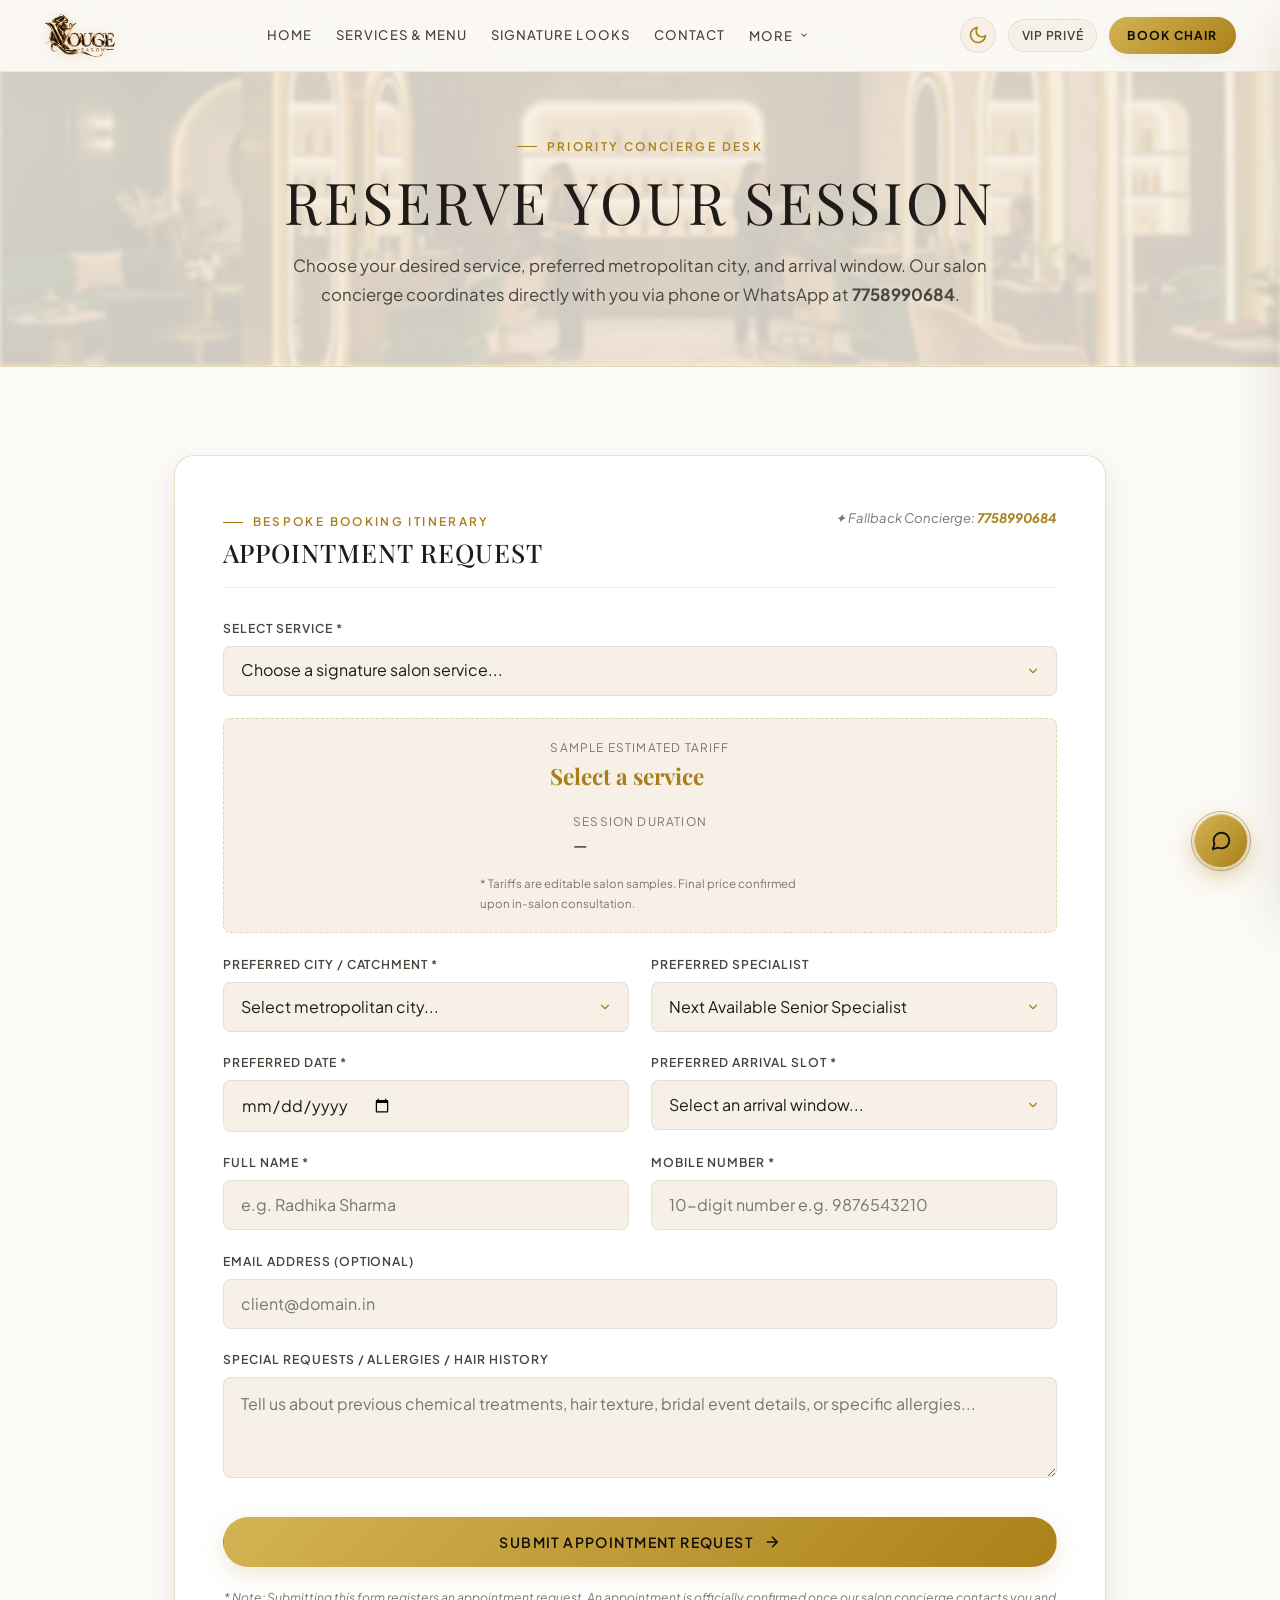
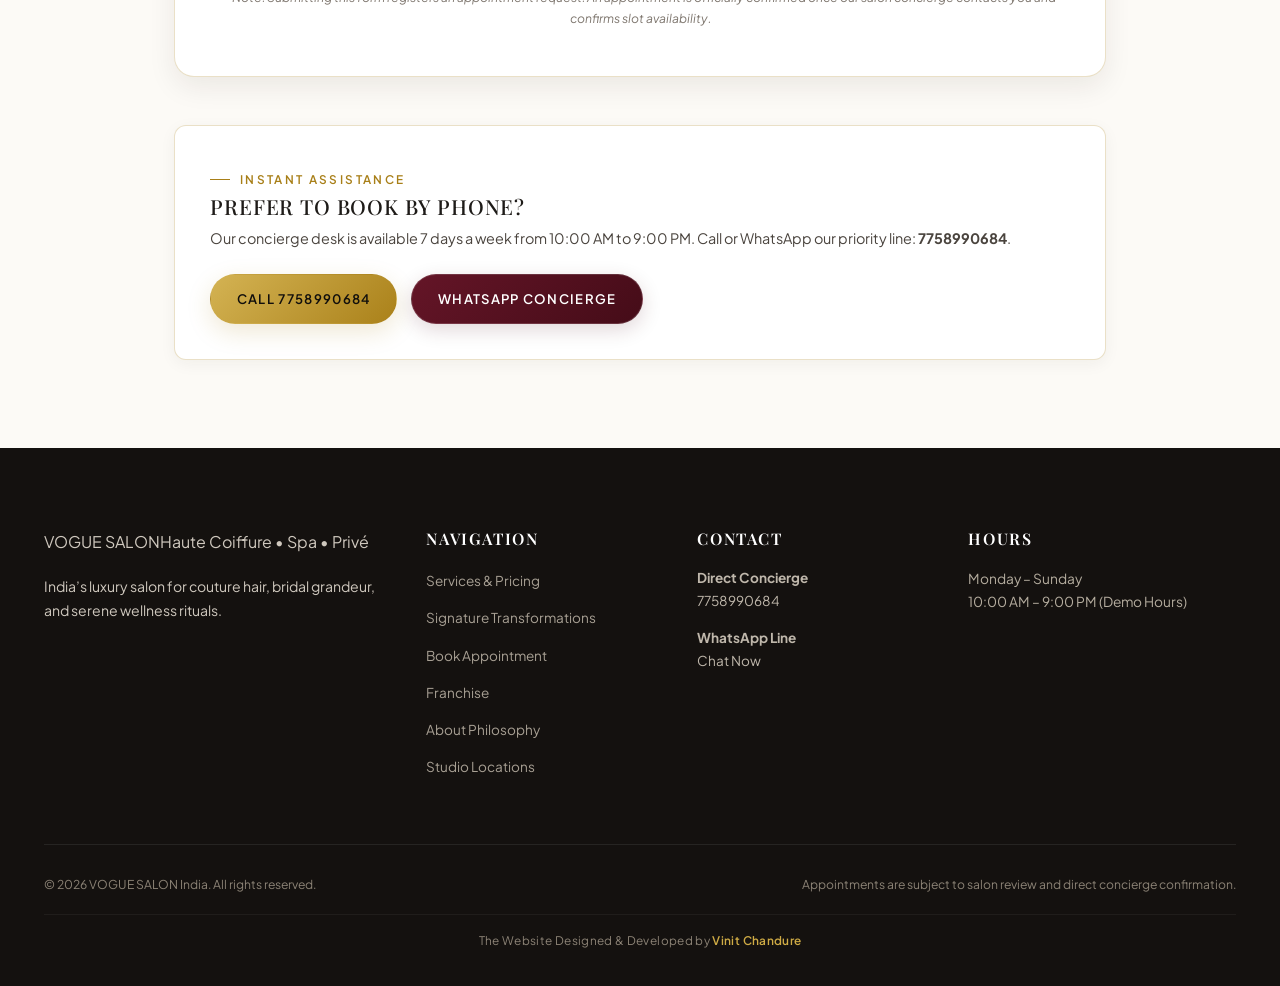
==== commit d5bbfdca: "Add files via upload" ====
--- a/booking.html
+++ b/booking.html
@@ -82,7 +82,7 @@
 
       <div class="container" style="position: relative; z-index: 3; text-align: center; max-width: 780px;">
         <span class="editorial-tag">Priority Concierge Desk</span>
-        <h1 class="editorial-title" style="font-size: clamp(2.4rem, 4.5vw, 3.6rem); margin-bottom: 1rem;">
+        <h1 class="editorial-title" style="margin-bottom: 1rem;">
           RESERVE YOUR SESSION
         </h1>
         <p style="color: var(--text-secondary); font-size: 1.05rem; line-height: 1.7;">
--- a/assets/css/style.css
+++ b/assets/css/style.css
@@ -121,6 +121,8 @@
   font-size: 16px;
   scroll-behavior: smooth;
   scroll-padding-top: calc(var(--nav-height) + 16px);
+  overflow-x: hidden;
+  width: 100%;
 }
 
 body {
@@ -131,6 +133,8 @@
   -webkit-font-smoothing: antialiased;
   -moz-osx-font-smoothing: grayscale;
   overflow-x: hidden;
+  width: 100%;
+  max-width: 100%;
   transition: background-color var(--transition-medium), color var(--transition-medium);
 }
 
@@ -172,9 +176,28 @@
 /* Elegant headline style without cartoonish letter-by-letter oversized initials */
 .editorial-title {
   font-family: var(--font-display);
+  font-size: clamp(2.2rem, 4.5vw, 3.6rem);
   font-weight: 400; /* Graceful light-medium weight */
   letter-spacing: 0.05em;
   line-height: 1.18;
+  overflow-wrap: break-word;
+  word-break: break-word;
+}
+
+@media (max-width: 640px) {
+  .editorial-title {
+    font-size: clamp(1.4rem, 6.2vw, 2.2rem) !important;
+    line-height: 1.2;
+    overflow-wrap: break-word;
+    word-break: break-word;
+  }
+}
+
+@media (max-width: 360px) {
+  .editorial-title {
+    font-size: clamp(1.22rem, 5.6vw, 1.55rem) !important;
+    letter-spacing: 0.03em;
+  }
 }
 
 /* Optional graceful drop-cap for section lead headers only */
@@ -195,6 +218,16 @@
   text-transform: uppercase;
   color: var(--gold-primary);
   margin-bottom: 0.75rem;
+  max-width: 100%;
+}
+
+@media (max-width: 640px) {
+  .editorial-tag {
+    font-size: 0.7rem;
+    letter-spacing: 0.12em;
+    flex-wrap: wrap;
+    line-height: 1.35;
+  }
 }
 
 .editorial-tag::before {
@@ -210,6 +243,13 @@
   max-width: 1240px;
   margin: 0 auto;
   padding: 0 1.5rem;
+  box-sizing: border-box;
+}
+
+@media (max-width: 640px) {
+  .container {
+    padding: 0 1rem;
+  }
 }
 
 .section {
@@ -499,6 +539,35 @@
   box-shadow: var(--shadow-gold);
 }
 
+@media (max-width: 768px) {
+  .btn-book-nav,
+  .auth-nav-btn {
+    display: none; /* Accessible in mobile drawer, hero & floating widget */
+  }
+
+  .nav-container {
+    gap: 0.6rem;
+  }
+
+  .site-logo .logo-image,
+  .brand-logo .logo-image {
+    height: 38px;
+    max-height: 38px;
+  }
+
+  .nav-actions {
+    gap: 0.5rem;
+  }
+}
+
+@media (max-width: 360px) {
+  .site-logo .logo-image,
+  .brand-logo .logo-image {
+    height: 32px;
+    max-height: 32px;
+  }
+}
+
 .mobile-nav-toggle {
   display: none;
   flex-direction: column;
@@ -537,6 +606,18 @@
   text-transform: uppercase;
   transition: all var(--transition-fast);
   white-space: nowrap;
+  max-width: 100%;
+  box-sizing: border-box;
+}
+
+@media (max-width: 640px) {
+  .btn {
+    white-space: normal;
+    text-align: center;
+    padding: 0.75rem 1.15rem;
+    font-size: 0.8rem;
+    line-height: 1.35;
+  }
 }
 
 .btn-primary {
@@ -745,6 +826,20 @@
   text-transform: uppercase;
   margin-bottom: 1.1rem;
   box-shadow: var(--shadow-sm);
+  max-width: 100%;
+  box-sizing: border-box;
+}
+
+@media (max-width: 640px) {
+  .hero-badge {
+    font-size: 0.65rem;
+    letter-spacing: 0.05em;
+    padding: 0.28rem 0.65rem;
+    white-space: normal;
+    line-height: 1.35;
+    max-width: 100%;
+    box-sizing: border-box;
+  }
 }
 
 .hero-title {
@@ -950,8 +1045,10 @@
   }
 
   .hero-title {
-    font-size: clamp(1.85rem, 6.8vw, 2.3rem);
+    font-size: clamp(1.45rem, 6.5vw, 2.3rem);
     line-height: 1.15;
+    overflow-wrap: break-word;
+    word-break: break-word;
   }
 
   .hero-lead {
@@ -982,6 +1079,13 @@
 }
 
 @media (max-width: 540px) {
+  .hero-title {
+    font-size: clamp(1.65rem, 6.5vw, 2.1rem);
+    line-height: 1.16;
+    overflow-wrap: break-word;
+    word-break: break-word;
+  }
+
   .hero-actions {
     flex-direction: column;
     align-items: stretch;
@@ -1038,8 +1142,8 @@
 
 .trust-grid {
   display: grid;
-  grid-template-columns: repeat(auto-fit, minmax(230px, 1fr));
-  gap: 1.8rem;
+  grid-template-columns: repeat(auto-fit, minmax(min(100%, 220px), 1fr));
+  gap: 1.5rem;
 }
 
 .trust-item {
@@ -1221,7 +1325,7 @@
    ========================================================================== */
 .city-grid {
   display: grid;
-  grid-template-columns: repeat(auto-fit, minmax(320px, 1fr));
+  grid-template-columns: repeat(auto-fit, minmax(min(100%, 280px), 1fr));
   gap: 1.8rem;
 }
 
@@ -1235,6 +1339,13 @@
   flex-direction: column;
   justify-content: space-between;
   transition: all var(--transition-fast);
+  box-sizing: border-box;
+}
+
+@media (max-width: 640px) {
+  .city-card {
+    padding: 1.5rem 1.2rem;
+  }
 }
 
 .city-card:hover {
@@ -1290,7 +1401,7 @@
    ========================================================================== */
 .process-grid {
   display: grid;
-  grid-template-columns: repeat(auto-fit, minmax(230px, 1fr));
+  grid-template-columns: repeat(auto-fit, minmax(min(100%, 220px), 1fr));
   gap: 1.6rem;
 }
 
@@ -1333,6 +1444,22 @@
   padding: 3.5rem 2.5rem;
   text-align: center;
   box-shadow: var(--shadow-lg);
+  box-sizing: border-box;
+  width: 100%;
+}
+
+@media (max-width: 640px) {
+  .newsletter-card {
+    padding: 2.2rem 1.15rem;
+    border-radius: var(--radius-md);
+  }
+  .newsletter-card h2 {
+    font-size: 1.55rem;
+  }
+  .newsletter-card p {
+    font-size: 0.88rem;
+    margin-bottom: 1.4rem;
+  }
 }
 
 .newsletter-card h2 {
@@ -1354,22 +1481,28 @@
   max-width: 500px;
   margin: 0 auto;
   gap: 0.5rem;
+  width: 100%;
+  box-sizing: border-box;
 }
 
 @media (max-width: 600px) {
   .newsletter-form {
     flex-direction: column;
+    gap: 0.75rem;
   }
 }
 
 .newsletter-input {
   flex: 1;
+  width: 100%;
+  box-sizing: border-box;
+  min-height: 48px;
   padding: 0.85rem 1.3rem;
   border-radius: var(--radius-full);
   border: 1px solid rgba(255, 255, 255, 0.25);
   background: rgba(255, 255, 255, 0.1);
   color: #fff;
-  font-size: 0.9rem;
+  font-size: 1rem;
 }
 
 .newsletter-input:focus {
@@ -1386,6 +1519,7 @@
   flex-direction: column;
   gap: 1.4rem;
   margin-bottom: 2.8rem;
+  width: 100%;
 }
 
 .menu-search-wrapper {
@@ -1393,16 +1527,19 @@
   max-width: 480px;
   margin: 0 auto;
   width: 100%;
+  box-sizing: border-box;
 }
 
 .menu-search-input {
   width: 100%;
+  box-sizing: border-box;
+  min-height: 48px;
   padding: 0.85rem 1.2rem 0.85rem 2.6rem;
   border-radius: var(--radius-full);
   background: var(--bg-card);
   border: 1px solid var(--border-subtle);
   color: var(--text-primary);
-  font-size: 0.9rem;
+  font-size: 1rem; /* 16px prevents iOS zoom */
   box-shadow: var(--shadow-sm);
   transition: all var(--transition-fast);
 }
@@ -1427,6 +1564,28 @@
   flex-wrap: wrap;
   justify-content: center;
   gap: 0.5rem;
+  width: 100%;
+  box-sizing: border-box;
+}
+
+@media (max-width: 640px) {
+  .category-pill-bar {
+    justify-content: flex-start;
+    overflow-x: auto;
+    flex-wrap: nowrap;
+    padding: 0.2rem 0.2rem 0.6rem;
+    -webkit-overflow-scrolling: touch;
+    scrollbar-width: none;
+  }
+  .category-pill-bar::-webkit-scrollbar {
+    display: none;
+  }
+  .cat-pill {
+    flex-shrink: 0;
+    white-space: nowrap;
+    font-size: 0.72rem;
+    padding: 0.45rem 0.95rem;
+  }
 }
 
 .cat-pill {
@@ -1793,11 +1952,20 @@
   border-radius: var(--radius-lg);
   padding: 3rem;
   box-shadow: var(--shadow-md);
+  width: 100%;
+  box-sizing: border-box;
 }
 
 @media (max-width: 768px) {
   .form-card {
-    padding: 1.6rem;
+    padding: 1.8rem 1.4rem;
+  }
+}
+
+@media (max-width: 480px) {
+  .form-card {
+    padding: 1.35rem 1rem;
+    border-radius: var(--radius-md);
   }
 }
 
@@ -1805,22 +1973,30 @@
   display: grid;
   grid-template-columns: repeat(2, 1fr);
   gap: 1.4rem;
-}
-
-@media (max-width: 640px) {
+  width: 100%;
+  box-sizing: border-box;
+}
+
+@media (max-width: 700px) {
   .form-grid {
     grid-template-columns: 1fr;
+    gap: 1.15rem;
   }
 }
 
 .form-group {
   display: flex;
   flex-direction: column;
-  gap: 0.4rem;
+  gap: 0.45rem;
+  min-width: 0; /* CRITICAL: prevents CSS grid blowout from long text in selects */
+  width: 100%;
+  box-sizing: border-box;
 }
 
 .form-group.full-width {
   grid-column: 1 / -1;
+  width: 100%;
+  min-width: 0;
 }
 
 .form-label {
@@ -1829,33 +2005,96 @@
   letter-spacing: 0.08em;
   text-transform: uppercase;
   color: var(--text-secondary);
+  display: block;
+  line-height: 1.35;
+  margin-bottom: 0.15rem;
 }
 
 .form-control {
   width: 100%;
-  padding: 0.85rem 1.05rem;
+  max-width: 100%;
+  box-sizing: border-box;
+  min-height: 48px;
+  padding: 0.8rem 1.05rem;
   border-radius: var(--radius-sm);
   background: var(--bg-secondary);
-  border: 1px solid var(--border-subtle);
+  border: 1.5px solid var(--border-subtle);
   color: var(--text-primary);
-  font-size: 0.9rem;
+  font-size: 1rem; /* 16px to prevent iOS auto-zoom on mobile */
+  line-height: 1.4;
   transition: all var(--transition-fast);
+  -webkit-appearance: none;
+  -moz-appearance: none;
+  appearance: none;
 }
 
 .form-control:focus {
   outline: none;
   border-color: var(--gold-primary);
-  box-shadow: 0 0 12px var(--gold-glow);
+  box-shadow: 0 0 10px var(--gold-glow);
   background: var(--bg-card);
 }
 
 select.form-control {
+  -webkit-appearance: none;
+  -moz-appearance: none;
   appearance: none;
   background-image: url("data:image/svg+xml,%3Csvg xmlns='http://www.w3.org/2000/svg' width='14' height='14' viewBox='0 0 24 24' fill='none' stroke='%23a87f18' stroke-width='2' stroke-linecap='round' stroke-linejoin='round'%3E%3Cpolyline points='6 9 12 15 18 9'%3E%3C/polyline%3E%3C/svg%3E");
   background-repeat: no-repeat;
   background-position: right 1rem center;
   background-size: 14px;
-  padding-right: 2.4rem;
+  padding-right: 2.6rem;
+  text-overflow: ellipsis;
+  white-space: nowrap;
+  overflow: hidden;
+  cursor: pointer;
+}
+
+input[type="date"].form-control {
+  -webkit-appearance: none;
+  -moz-appearance: none;
+  appearance: none;
+  min-height: 48px;
+  display: flex;
+  align-items: center;
+}
+
+input[type="date"].form-control::-webkit-date-and-time-value {
+  text-align: left;
+}
+
+textarea.form-control {
+  min-height: 96px;
+  padding: 0.85rem 1.05rem;
+  line-height: 1.5;
+  resize: vertical;
+}
+
+/* Dedicated mobile styling for tariff preview banner */
+.booking-tariff-card {
+  background: var(--bg-secondary);
+  padding: 1.2rem;
+  border-radius: var(--radius-sm);
+  border: 1px dashed var(--border-light);
+  display: flex;
+  justify-content: space-between;
+  align-items: center;
+  flex-wrap: wrap;
+  gap: 1rem;
+  width: 100%;
+  box-sizing: border-box;
+}
+
+@media (max-width: 640px) {
+  .booking-tariff-card {
+    flex-direction: column;
+    align-items: flex-start;
+    gap: 0.85rem;
+    padding: 1rem;
+  }
+  .booking-tariff-card > div {
+    width: 100%;
+  }
 }
 
 dialog.custom-modal {
@@ -1868,6 +2107,15 @@
   max-width: 520px;
   width: calc(100% - 2rem);
   box-shadow: var(--shadow-lg);
+  box-sizing: border-box;
+}
+
+@media (max-width: 640px) {
+  dialog.custom-modal {
+    padding: 1.4rem 1.1rem;
+    width: calc(100% - 1.5rem);
+    border-radius: var(--radius-md);
+  }
 }
 
 dialog.custom-modal::backdrop {
@@ -2020,6 +2268,23 @@
   color: #8c8376;
 }
 
+@media (max-width: 640px) {
+  .site-footer {
+    padding: 3.5rem 0 2rem;
+  }
+  .footer-grid {
+    grid-template-columns: 1fr;
+    gap: 2.2rem;
+    margin-bottom: 2.5rem;
+  }
+  .footer-bottom {
+    flex-direction: column;
+    align-items: center;
+    text-align: center;
+    gap: 0.75rem;
+  }
+}
+
 .footer-credit {
   margin-top: 1.2rem;
   padding-top: 1rem;
